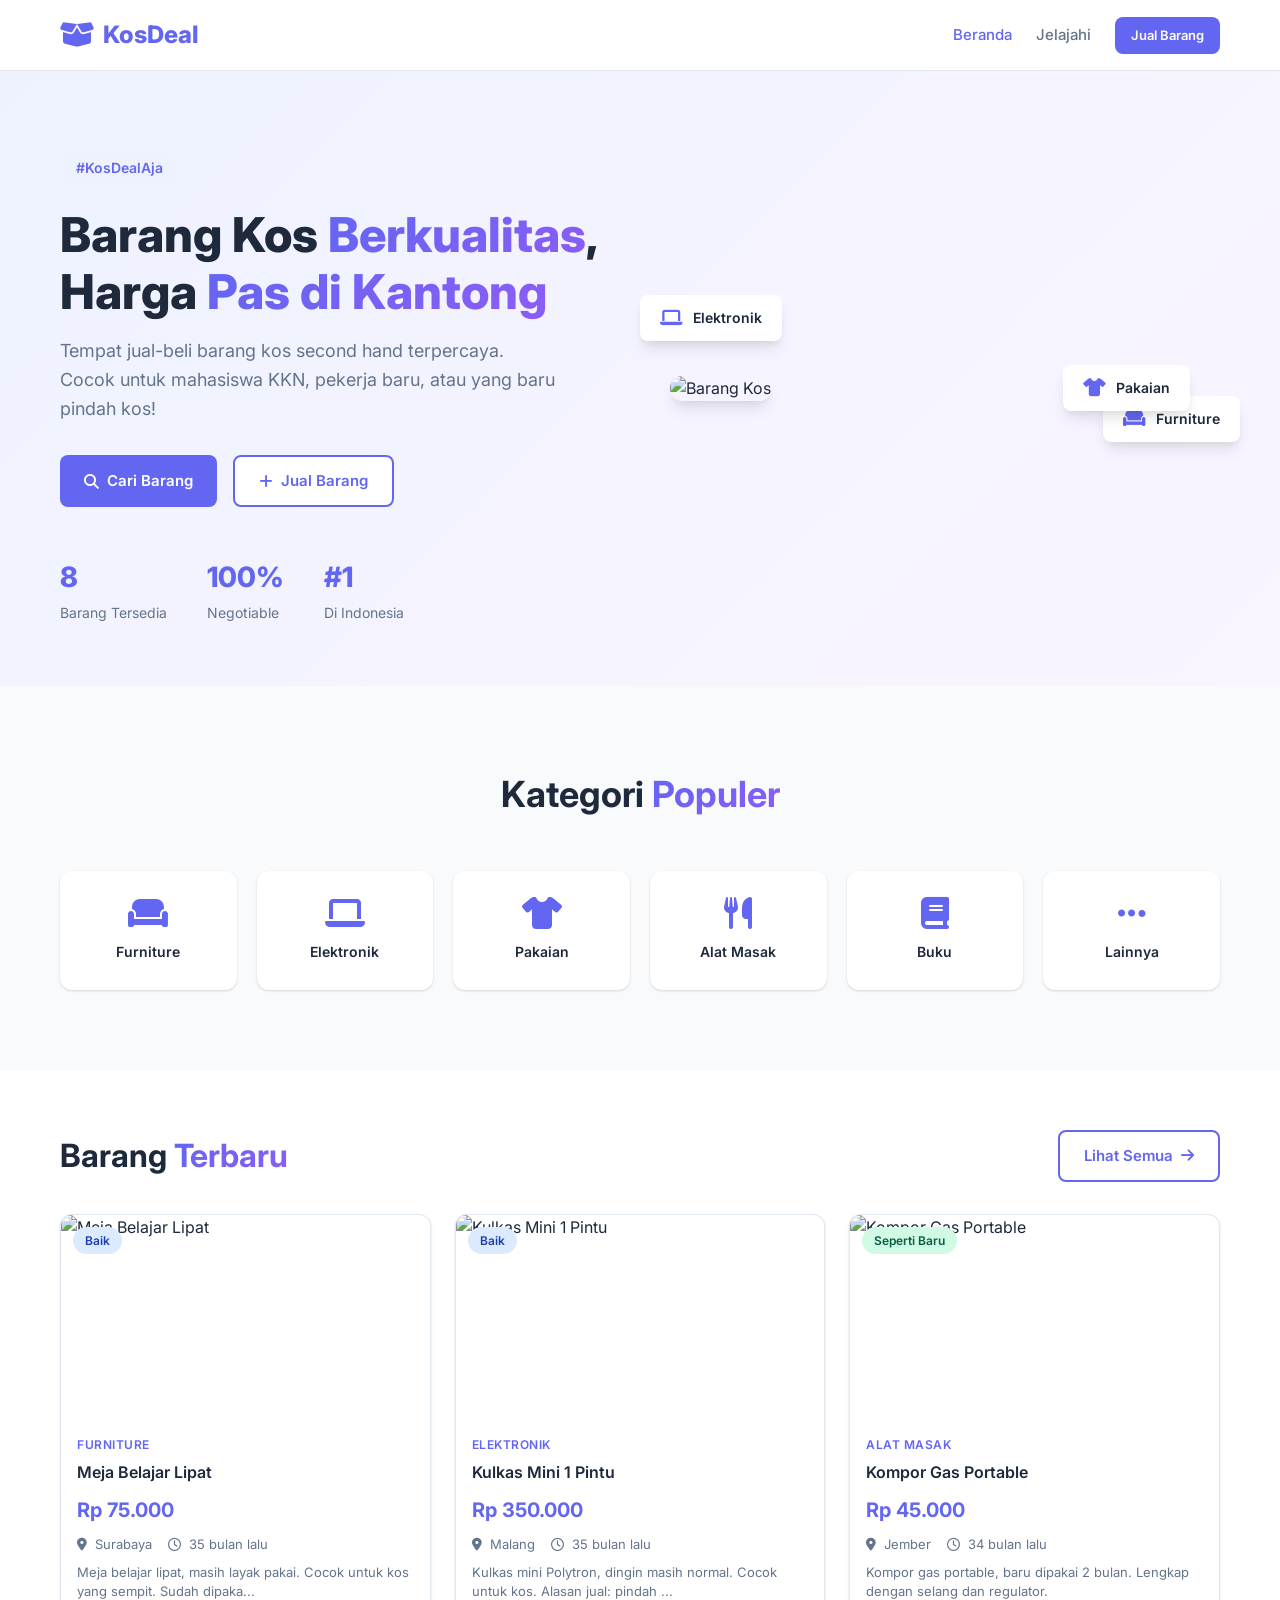
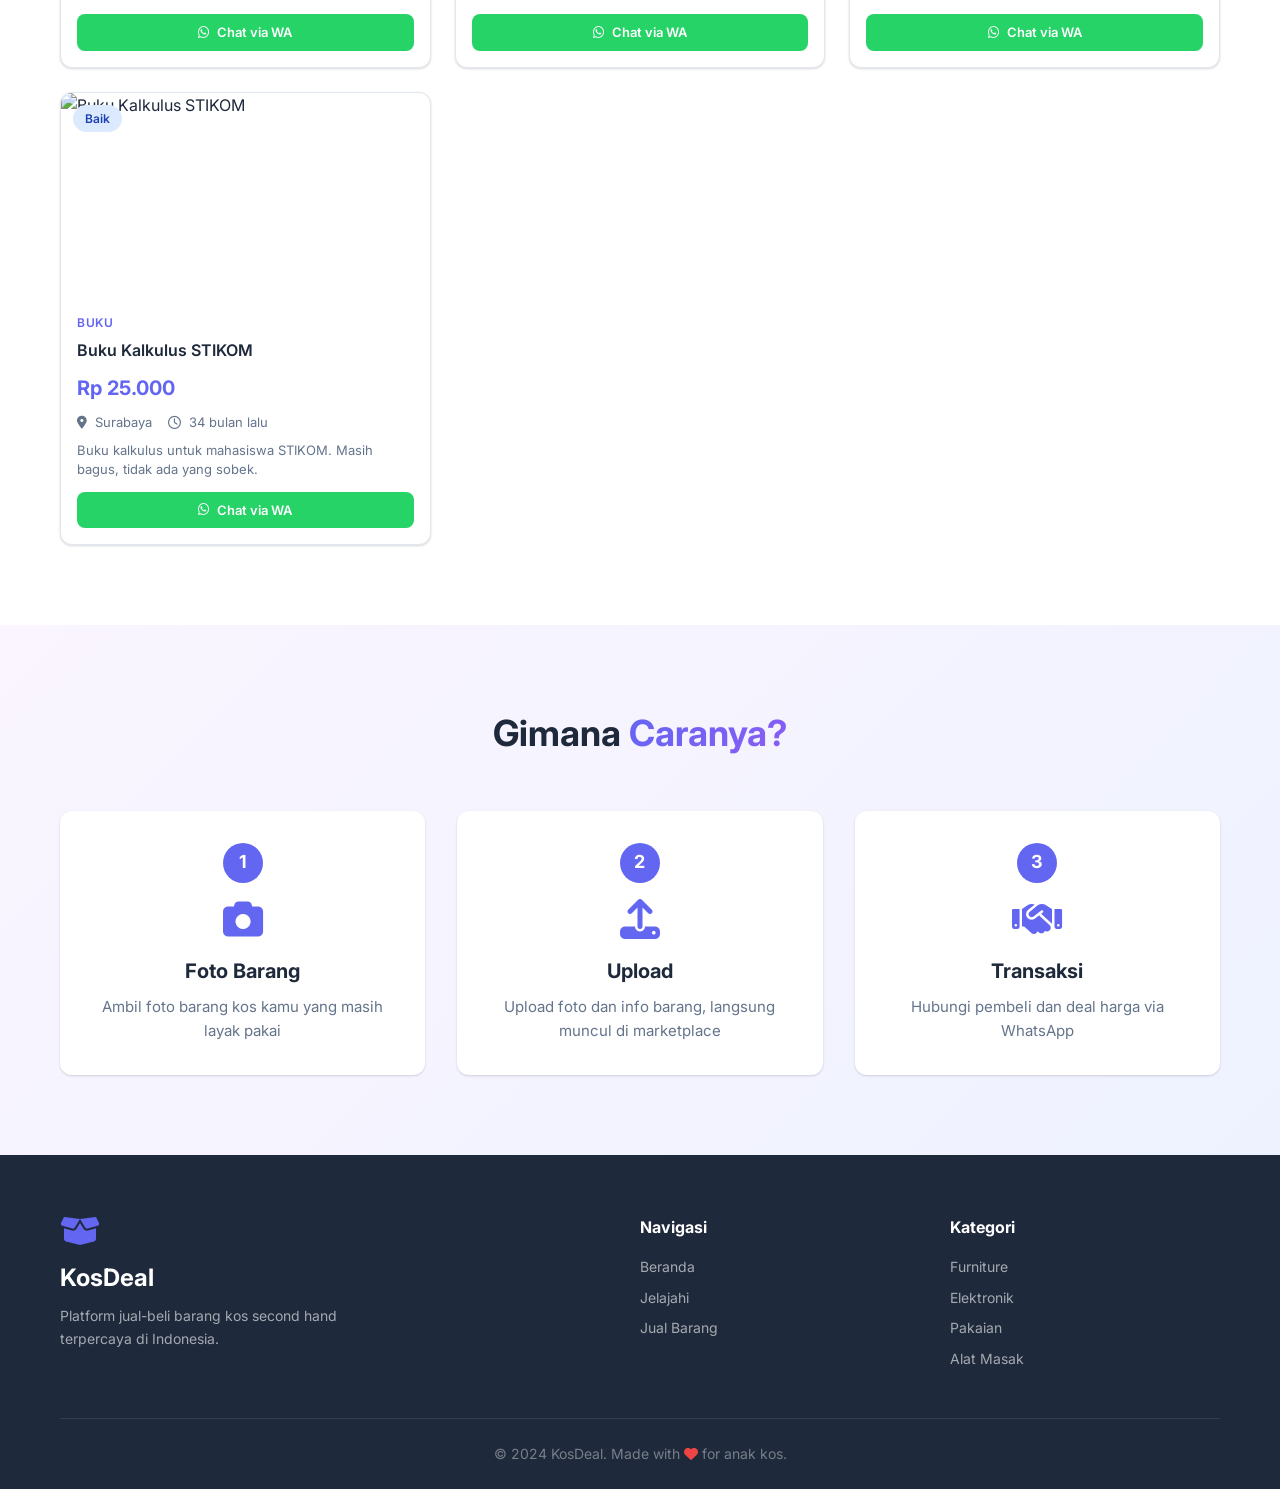
==== index.html @ 8c3c518a "Initial commit - KosDeal website" ====
<!DOCTYPE html>
<html lang="id">
<head>
    <meta charset="UTF-8">
    <meta name="viewport" content="width=device-width, initial-scale=1.0">
    <title>KosDeal - Jual Beli Barang Kos Second</title>
    <link rel="stylesheet" href="css/style.css">
    <link rel="preconnect" href="https://fonts.googleapis.com">
    <link href="https://fonts.googleapis.com/css2?family=Inter:wght@300;400;500;600;700;800&display=swap" rel="stylesheet">
    <link rel="stylesheet" href="https://cdnjs.cloudflare.com/ajax/libs/font-awesome/6.5.0/css/all.min.css">
</head>
<body>
    <nav class="navbar">
        <div class="container">
            <a href="index.html" class="logo">
                <i class="fas fa-box-open"></i>
                KosDeal
            </a>
            <div class="nav-links">
                <a href="index.html" class="active">Beranda</a>
                <a href="products.html">Jelajahi</a>
                <a href="add-product.html" class="btn btn-primary btn-sm">Jual Barang</a>
            </div>
            <button class="hamburger" id="hamburger">
                <i class="fas fa-bars"></i>
            </button>
        </div>
    </nav>

    <section class="hero">
        <div class="container">
            <div class="hero-content">
                <span class="badge">#KosDealAja</span>
                <h1>Barang Kos <span class="highlight">Berkualitas</span>, Harga <span class="highlight">Pas di Kantong</span></h1>
                <p>Tempat jual-beli barang kos second hand terpercaya. Cocok untuk mahasiswa KKN, pekerja baru, atau yang baru pindah kos!</p>
                <div class="hero-buttons">
                    <a href="products.html" class="btn btn-primary">
                        <i class="fas fa-search"></i> Cari Barang
                    </a>
                    <a href="add-product.html" class="btn btn-secondary">
                        <i class="fas fa-plus"></i> Jual Barang
                    </a>
                </div>
                <div class="hero-stats">
                    <div class="stat">
                        <span class="stat-number" id="totalProducts">0</span>
                        <span class="stat-label">Barang Tersedia</span>
                    </div>
                    <div class="stat">
                        <span class="stat-number">100%</span>
                        <span class="stat-label">Negotiable</span>
                    </div>
                    <div class="stat">
                        <span class="stat-number">#1</span>
                        <span class="stat-label">Di Indonesia</span>
                    </div>
                </div>
            </div>
            <div class="hero-image">
                <img src="https://images.unsplash.com/photo-1586105251261-72a756497a11?w=600&q=80" alt="Barang Kos">
                <div class="floating-card card-1">
                    <i class="fas fa-couch"></i>
                    <span>Furniture</span>
                </div>
                <div class="floating-card card-2">
                    <i class="fas fa-laptop"></i>
                    <span>Elektronik</span>
                </div>
                <div class="floating-card card-3">
                    <i class="fas fa-tshirt"></i>
                    <span>Pakaian</span>
                </div>
            </div>
        </div>
    </section>

    <section class="categories">
        <div class="container">
            <h2>Kategori <span class="highlight">Populer</span></h2>
            <div class="category-grid">
                <a href="products.html?category=Furniture" class="category-card">
                    <i class="fas fa-couch"></i>
                    <span>Furniture</span>
                </a>
                <a href="products.html?category=Elektronik" class="category-card">
                    <i class="fas fa-laptop"></i>
                    <span>Elektronik</span>
                </a>
                <a href="products.html?category=Pakaian" class="category-card">
                    <i class="fas fa-tshirt"></i>
                    <span>Pakaian</span>
                </a>
                <a href="products.html?category=Alat%20Masak" class="category-card">
                    <i class="fas fa-utensils"></i>
                    <span>Alat Masak</span>
                </a>
                <a href="products.html?category=Buku" class="category-card">
                    <i class="fas fa-book"></i>
                    <span>Buku</span>
                </a>
                <a href="products.html?category=Lainnya" class="category-card">
                    <i class="fas fa-ellipsis-h"></i>
                    <span>Lainnya</span>
                </a>
            </div>
        </div>
    </section>

    <section class="featured">
        <div class="container">
            <div class="section-header">
                <h2>Barang <span class="highlight">Terbaru</span></h2>
                <a href="products.html" class="btn btn-outline">Lihat Semua <i class="fas fa-arrow-right"></i></a>
            </div>
            <div class="product-grid" id="featuredProducts">
            </div>
        </div>
    </section>

    <section class="how-it-works">
        <div class="container">
            <h2>Gimana <span class="highlight">Caranya?</span></h2>
            <div class="steps">
                <div class="step">
                    <div class="step-number">1</div>
                    <i class="fas fa-camera"></i>
                    <h3>Foto Barang</h3>
                    <p>Ambil foto barang kos kamu yang masih layak pakai</p>
                </div>
                <div class="step">
                    <div class="step-number">2</div>
                    <i class="fas fa-upload"></i>
                    <h3>Upload</h3>
                    <p>Upload foto dan info barang, langsung muncul di marketplace</p>
                </div>
                <div class="step">
                    <div class="step-number">3</div>
                    <i class="fas fa-handshake"></i>
                    <h3>Transaksi</h3>
                    <p>Hubungi pembeli dan deal harga via WhatsApp</p>
                </div>
            </div>
        </div>
    </section>

    <footer>
        <div class="container">
            <div class="footer-content">
                <div class="footer-brand">
                    <i class="fas fa-box-open"></i>
                    <h3>KosDeal</h3>
                    <p>Platform jual-beli barang kos second hand terpercaya di Indonesia.</p>
                </div>
                <div class="footer-links">
                    <h4>Navigasi</h4>
                    <a href="index.html">Beranda</a>
                    <a href="products.html">Jelajahi</a>
                    <a href="add-product.html">Jual Barang</a>
                </div>
                <div class="footer-links">
                    <h4>Kategori</h4>
                    <a href="products.html?category=Furniture">Furniture</a>
                    <a href="products.html?category=Elektronik">Elektronik</a>
                    <a href="products.html?category=Pakaian">Pakaian</a>
                    <a href="products.html?category=Alat%20Masak">Alat Masak</a>
                </div>
            </div>
            <div class="footer-bottom">
                <p>&copy; 2024 KosDeal. Made with <i class="fas fa-heart"></i> for anak kos.</p>
            </div>
        </div>
    </footer>

    <script src="js/data.js"></script>
    <script src="js/app.js"></script>
</body>
</html>
---- css/style.css ----
* {
    margin: 0;
    padding: 0;
    box-sizing: border-box;
}

:root {
    --primary: #6366f1;
    --primary-dark: #4f46e5;
    --primary-light: #eef2ff;
    --secondary: #f59e0b;
    --success: #10b981;
    --danger: #ef4444;
    --whatsapp: #25d366;
    --dark: #1e293b;
    --gray: #64748b;
    --light: #f8fafc;
    --border: #e2e8f0;
    --white: #ffffff;
    --shadow: 0 1px 3px rgba(0,0,0,0.1), 0 1px 2px rgba(0,0,0,0.06);
    --shadow-lg: 0 10px 15px -3px rgba(0,0,0,0.1), 0 4px 6px -2px rgba(0,0,0,0.05);
    --radius: 12px;
    --radius-sm: 8px;
}

body {
    font-family: 'Inter', -apple-system, sans-serif;
    color: var(--dark);
    background: var(--light);
    line-height: 1.6;
}

.container {
    max-width: 1200px;
    margin: 0 auto;
    padding: 0 20px;
}

/* Navbar */
.navbar {
    background: var(--white);
    border-bottom: 1px solid var(--border);
    padding: 16px 0;
    position: sticky;
    top: 0;
    z-index: 100;
    backdrop-filter: blur(10px);
    background: rgba(255,255,255,0.95);
}

.navbar .container {
    display: flex;
    justify-content: space-between;
    align-items: center;
}

.logo {
    font-size: 24px;
    font-weight: 800;
    color: var(--primary);
    text-decoration: none;
    display: flex;
    align-items: center;
    gap: 8px;
}

.logo i {
    font-size: 28px;
}

.nav-links {
    display: flex;
    align-items: center;
    gap: 24px;
}

.nav-links a:not(.btn) {
    text-decoration: none;
    color: var(--gray);
    font-weight: 500;
    font-size: 15px;
    transition: color 0.2s;
}

.nav-links a:not(.btn):hover,
.nav-links a:not(.btn).active {
    color: var(--primary);
}

.hamburger {
    display: none;
    background: none;
    border: none;
    font-size: 24px;
    color: var(--dark);
    cursor: pointer;
}

/* Buttons */
.btn {
    display: inline-flex;
    align-items: center;
    gap: 8px;
    padding: 12px 24px;
    border-radius: var(--radius-sm);
    font-weight: 600;
    font-size: 15px;
    text-decoration: none;
    border: none;
    cursor: pointer;
    transition: all 0.2s;
    font-family: inherit;
}

.btn-primary {
    background: var(--primary);
    color: var(--white);
}

.btn-primary:hover {
    background: var(--primary-dark);
    transform: translateY(-1px);
    box-shadow: var(--shadow-lg);
}

.btn-secondary {
    background: var(--white);
    color: var(--primary);
    border: 2px solid var(--primary);
}

.btn-secondary:hover {
    background: var(--primary-light);
}

.btn-outline {
    background: transparent;
    color: var(--primary);
    border: 2px solid var(--primary);
}

.btn-outline:hover {
    background: var(--primary);
    color: var(--white);
}

.btn-whatsapp {
    background: var(--whatsapp);
    color: var(--white);
    width: 100%;
    justify-content: center;
}

.btn-whatsapp:hover {
    background: #20bd5a;
}

.btn-danger {
    background: var(--danger);
    color: var(--white);
}

.btn-sm {
    padding: 8px 16px;
    font-size: 13px;
}

.btn-block {
    width: 100%;
    justify-content: center;
    padding: 14px;
    font-size: 16px;
}

/* Hero Section */
.hero {
    padding: 80px 0 60px;
    background: linear-gradient(135deg, #eef2ff 0%, #faf5ff 100%);
    overflow: hidden;
}

.hero .container {
    display: grid;
    grid-template-columns: 1fr 1fr;
    gap: 60px;
    align-items: center;
}

.hero-content h1 {
    font-size: 48px;
    font-weight: 800;
    line-height: 1.2;
    margin-bottom: 16px;
    color: var(--dark);
}

.highlight {
    color: var(--primary);
    background: linear-gradient(135deg, var(--primary), #8b5cf6);
    -webkit-background-clip: text;
    -webkit-text-fill-color: transparent;
    background-clip: text;
}

.badge {
    display: inline-block;
    background: var(--primary-light);
    color: var(--primary);
    padding: 6px 16px;
    border-radius: 20px;
    font-size: 14px;
    font-weight: 600;
    margin-bottom: 20px;
}

.hero-content p {
    font-size: 18px;
    color: var(--gray);
    margin-bottom: 32px;
    max-width: 500px;
}

.hero-buttons {
    display: flex;
    gap: 16px;
    margin-bottom: 48px;
}

.hero-stats {
    display: flex;
    gap: 40px;
}

.stat-number {
    display: block;
    font-size: 28px;
    font-weight: 800;
    color: var(--primary);
}

.stat-label {
    font-size: 14px;
    color: var(--gray);
}

.hero-image {
    position: relative;
}

.hero-image img {
    width: 100%;
    border-radius: var(--radius);
    box-shadow: var(--shadow-lg);
}

.floating-card {
    position: absolute;
    background: var(--white);
    padding: 12px 20px;
    border-radius: var(--radius-sm);
    box-shadow: var(--shadow-lg);
    display: flex;
    align-items: center;
    gap: 10px;
    font-weight: 600;
    font-size: 14px;
    animation: float 3s ease-in-out infinite;
}

.floating-card i {
    color: var(--primary);
    font-size: 18px;
}

.card-1 { top: 20px; right: -20px; animation-delay: 0s; }
.card-2 { bottom: 60px; left: -30px; animation-delay: 0.5s; }
.card-3 { bottom: -10px; right: 30px; animation-delay: 1s; }

@keyframes float {
    0%, 100% { transform: translateY(0); }
    50% { transform: translateY(-10px); }
}

/* Categories */
.categories {
    padding: 80px 0;
}

.categories h2 {
    text-align: center;
    font-size: 36px;
    margin-bottom: 48px;
}

.category-grid {
    display: grid;
    grid-template-columns: repeat(6, 1fr);
    gap: 20px;
}

.category-card {
    display: flex;
    flex-direction: column;
    align-items: center;
    gap: 12px;
    padding: 24px 16px;
    background: var(--white);
    border-radius: var(--radius);
    text-decoration: none;
    color: var(--dark);
    box-shadow: var(--shadow);
    transition: all 0.3s;
    border: 2px solid transparent;
}

.category-card:hover {
    border-color: var(--primary);
    transform: translateY(-4px);
    box-shadow: var(--shadow-lg);
}

.category-card i {
    font-size: 32px;
    color: var(--primary);
}

.category-card span {
    font-weight: 600;
    font-size: 14px;
}

/* Featured Products */
.featured {
    padding: 60px 0 80px;
    background: var(--white);
}

.section-header {
    display: flex;
    justify-content: space-between;
    align-items: center;
    margin-bottom: 32px;
}

.section-header h2 {
    font-size: 32px;
}

/* Product Grid */
.product-grid {
    display: grid;
    grid-template-columns: repeat(auto-fill, minmax(280px, 1fr));
    gap: 24px;
}

.product-card {
    background: var(--white);
    border-radius: var(--radius);
    overflow: hidden;
    box-shadow: var(--shadow);
    transition: all 0.3s;
    border: 1px solid var(--border);
}

.product-card:hover {
    transform: translateY(-4px);
    box-shadow: var(--shadow-lg);
}

.product-image {
    position: relative;
    height: 200px;
    overflow: hidden;
}

.product-image img {
    width: 100%;
    height: 100%;
    object-fit: cover;
    transition: transform 0.3s;
}

.product-card:hover .product-image img {
    transform: scale(1.05);
}

.product-condition {
    position: absolute;
    top: 12px;
    left: 12px;
    padding: 4px 12px;
    border-radius: 20px;
    font-size: 12px;
    font-weight: 600;
    background: var(--white);
    color: var(--dark);
}

.product-condition.seperti-baru { background: #d1fae5; color: #065f46; }
.product-condition.baik { background: #dbeafe; color: #1e40af; }
.product-condition.cukup { background: #fef3c7; color: #92400e; }
.product-condition.baru { background: #ede9fe; color: #5b21b6; }

.product-info {
    padding: 16px;
}

.product-category {
    font-size: 12px;
    font-weight: 600;
    color: var(--primary);
    text-transform: uppercase;
    letter-spacing: 0.5px;
}

.product-name {
    font-size: 16px;
    font-weight: 600;
    margin: 4px 0 8px;
    color: var(--dark);
}

.product-price {
    font-size: 20px;
    font-weight: 700;
    color: var(--primary);
    margin-bottom: 8px;
}

.product-meta {
    display: flex;
    gap: 16px;
    font-size: 13px;
    color: var(--gray);
    margin-bottom: 8px;
}

.product-meta i {
    margin-right: 4px;
}

.product-desc {
    font-size: 13px;
    color: var(--gray);
    margin-bottom: 12px;
    line-height: 1.5;
}

/* How It Works */
.how-it-works {
    padding: 80px 0;
    background: linear-gradient(135deg, #faf5ff 0%, #eef2ff 100%);
}

.how-it-works h2 {
    text-align: center;
    font-size: 36px;
    margin-bottom: 48px;
}

.steps {
    display: grid;
    grid-template-columns: repeat(3, 1fr);
    gap: 32px;
}

.step {
    text-align: center;
    padding: 32px;
    background: var(--white);
    border-radius: var(--radius);
    box-shadow: var(--shadow);
    position: relative;
}

.step-number {
    width: 40px;
    height: 40px;
    background: var(--primary);
    color: var(--white);
    border-radius: 50%;
    display: flex;
    align-items: center;
    justify-content: center;
    font-weight: 700;
    font-size: 18px;
    margin: 0 auto 16px;
}

.step i {
    font-size: 40px;
    color: var(--primary);
    margin-bottom: 16px;
}

.step h3 {
    font-size: 20px;
    margin-bottom: 8px;
}

.step p {
    color: var(--gray);
    font-size: 15px;
}

/* Page Header */
.page-header {
    padding: 60px 0 40px;
    background: linear-gradient(135deg, #eef2ff 0%, #faf5ff 100%);
    text-align: center;
}

.page-header h1 {
    font-size: 40px;
    margin-bottom: 8px;
}

.page-header p {
    color: var(--gray);
    font-size: 18px;
}

/* Search Section */
.search-section {
    padding: 24px 0;
    background: var(--white);
    border-bottom: 1px solid var(--border);
    position: sticky;
    top: 73px;
    z-index: 50;
}

.search-bar {
    display: flex;
    gap: 12px;
    align-items: center;
    background: var(--light);
    padding: 8px 16px;
    border-radius: var(--radius-sm);
    border: 1px solid var(--border);
}

.search-bar i {
    color: var(--gray);
}

.search-bar input {
    flex: 1;
    border: none;
    background: none;
    padding: 8px 0;
    font-size: 15px;
    outline: none;
    font-family: inherit;
}

.search-bar select {
    padding: 8px 12px;
    border: 1px solid var(--border);
    border-radius: var(--radius-sm);
    background: var(--white);
    font-size: 14px;
    font-family: inherit;
    color: var(--dark);
    cursor: pointer;
}

/* Products Section */
.products-section {
    padding: 40px 0 80px;
}

.empty-state {
    display: none;
    flex-direction: column;
    align-items: center;
    justify-content: center;
    padding: 80px 20px;
    text-align: center;
}

.empty-state i {
    font-size: 64px;
    color: var(--border);
    margin-bottom: 16px;
}

.empty-state h3 {
    font-size: 24px;
    margin-bottom: 8px;
}

.empty-state p {
    color: var(--gray);
    margin-bottom: 24px;
}

/* Form Section */
.form-section {
    padding: 40px 0 80px;
}

.form-container {
    max-width: 600px;
    margin: 0 auto;
    background: var(--white);
    padding: 40px;
    border-radius: var(--radius);
    box-shadow: var(--shadow);
    border: 1px solid var(--border);
}

.form-group {
    margin-bottom: 20px;
}

.form-group label {
    display: block;
    font-weight: 600;
    font-size: 14px;
    margin-bottom: 6px;
    color: var(--dark);
}

.form-group input,
.form-group select,
.form-group textarea {
    width: 100%;
    padding: 12px 16px;
    border: 1px solid var(--border);
    border-radius: var(--radius-sm);
    font-size: 15px;
    font-family: inherit;
    transition: border-color 0.2s;
    background: var(--white);
}

.form-group input:focus,
.form-group select:focus,
.form-group textarea:focus {
    outline: none;
    border-color: var(--primary);
    box-shadow: 0 0 0 3px rgba(99,102,241,0.1);
}

.form-group textarea {
    resize: vertical;
    min-height: 100px;
}

.image-upload {
    border: 2px dashed var(--border);
    border-radius: var(--radius-sm);
    padding: 40px 20px;
    text-align: center;
    cursor: pointer;
    transition: all 0.2s;
    background: var(--light);
}

.image-upload:hover {
    border-color: var(--primary);
    background: var(--primary-light);
}

.image-upload i {
    font-size: 40px;
    color: var(--gray);
    margin-bottom: 8px;
}

.image-upload p {
    font-weight: 600;
    color: var(--dark);
}

.image-upload span {
    font-size: 13px;
    color: var(--gray);
}

.image-preview {
    display: none;
    position: relative;
}

.image-preview img {
    width: 100%;
    max-height: 300px;
    object-fit: cover;
    border-radius: var(--radius-sm);
}

.image-preview .btn-danger {
    position: absolute;
    top: 8px;
    right: 8px;
}

/* Footer */
footer {
    background: var(--dark);
    color: var(--white);
    padding: 60px 0 0;
}

.footer-content {
    display: grid;
    grid-template-columns: 2fr 1fr 1fr;
    gap: 40px;
    padding-bottom: 40px;
    border-bottom: 1px solid rgba(255,255,255,0.1);
}

.footer-brand i {
    font-size: 32px;
    color: var(--primary);
    margin-bottom: 12px;
}

.footer-brand h3 {
    font-size: 24px;
    margin-bottom: 8px;
}

.footer-brand p {
    color: rgba(255,255,255,0.6);
    font-size: 14px;
    max-width: 300px;
}

.footer-links h4 {
    font-size: 16px;
    margin-bottom: 16px;
}

.footer-links a {
    display: block;
    color: rgba(255,255,255,0.6);
    text-decoration: none;
    font-size: 14px;
    margin-bottom: 8px;
    transition: color 0.2s;
}

.footer-links a:hover {
    color: var(--white);
}

.footer-bottom {
    padding: 24px 0;
    text-align: center;
    font-size: 14px;
    color: rgba(255,255,255,0.4);
}

.footer-bottom i {
    color: var(--danger);
}

/* Responsive */
@media (max-width: 1024px) {
    .hero .container {
        grid-template-columns: 1fr;
        text-align: center;
    }

    .hero-content p {
        margin: 0 auto 32px;
    }

    .hero-buttons {
        justify-content: center;
    }

    .hero-stats {
        justify-content: center;
    }

    .hero-image {
        display: none;
    }

    .category-grid {
        grid-template-columns: repeat(3, 1fr);
    }
}

@media (max-width: 768px) {
    .hamburger {
        display: block;
    }

    .nav-links {
        display: none;
        position: absolute;
        top: 100%;
        left: 0;
        right: 0;
        background: var(--white);
        flex-direction: column;
        padding: 20px;
        box-shadow: var(--shadow-lg);
        border-bottom: 1px solid var(--border);
    }

    .nav-links.show {
        display: flex;
    }

    .hero-content h1 {
        font-size: 32px;
    }

    .hero-stats {
        gap: 24px;
    }

    .category-grid {
        grid-template-columns: repeat(2, 1fr);
    }

    .steps {
        grid-template-columns: 1fr;
    }

    .search-bar {
        flex-direction: column;
    }

    .search-bar select {
        width: 100%;
    }

    .footer-content {
        grid-template-columns: 1fr;
        text-align: center;
    }

    .footer-brand p {
        margin: 0 auto;
    }

    .form-container {
        padding: 24px;
    }

    .section-header {
        flex-direction: column;
        gap: 16px;
        text-align: center;
    }
}

@media (max-width: 480px) {
    .hero-content h1 {
        font-size: 28px;
    }

    .hero-buttons {
        flex-direction: column;
    }

    .category-grid {
        grid-template-columns: repeat(2, 1fr);
    }

    .product-grid {
        grid-template-columns: 1fr;
    }
}
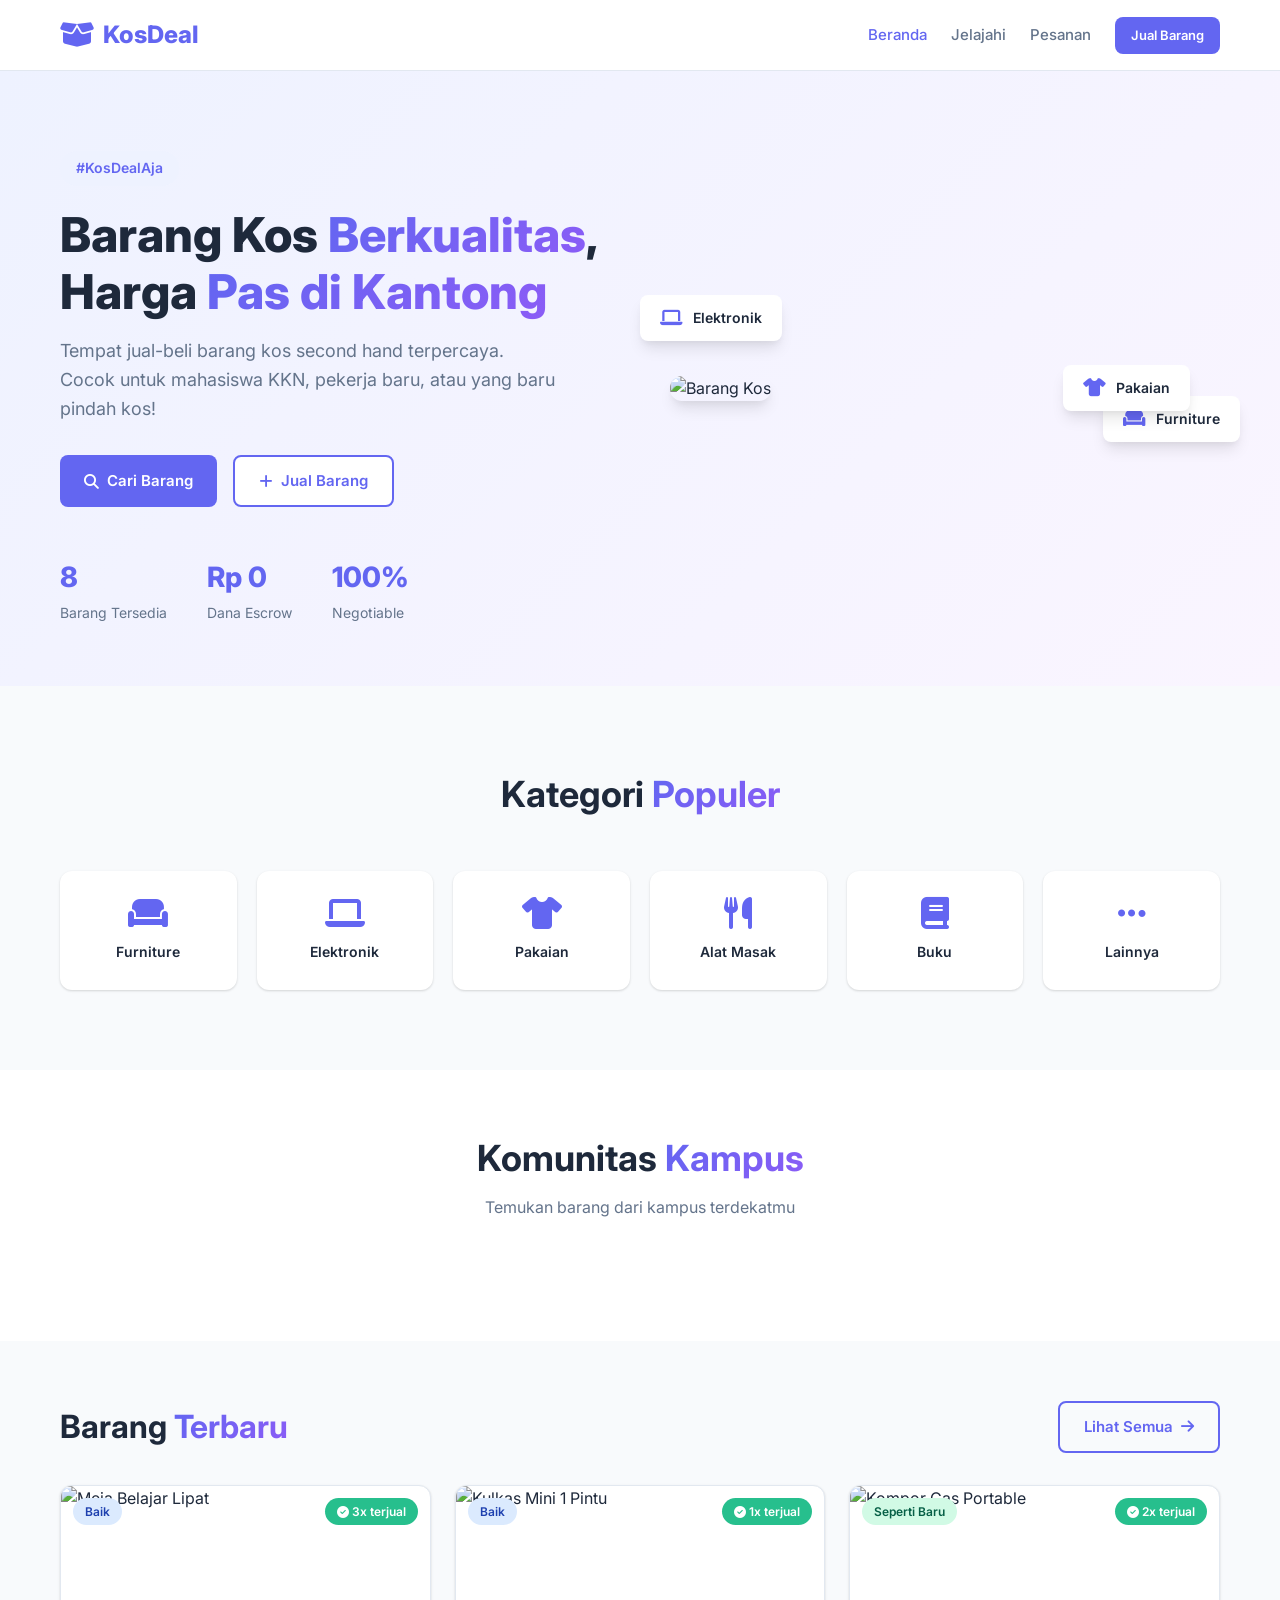
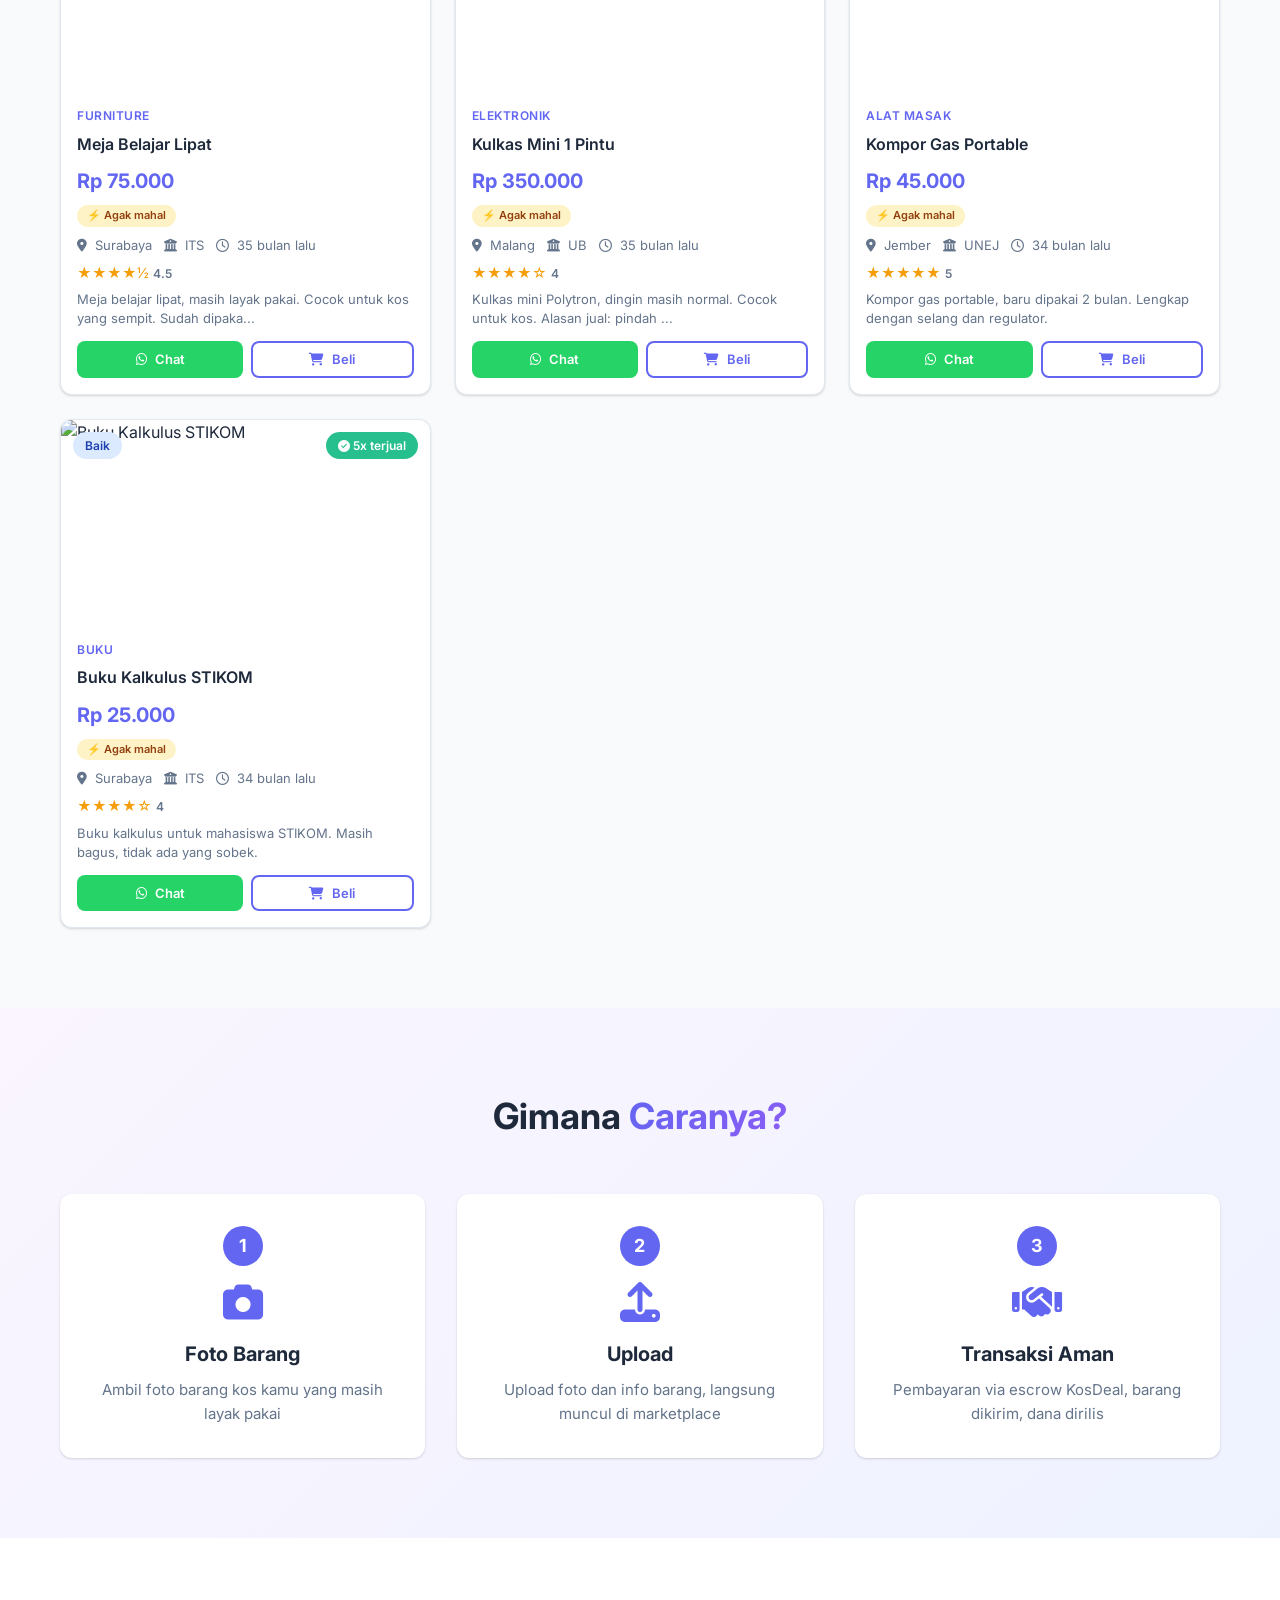
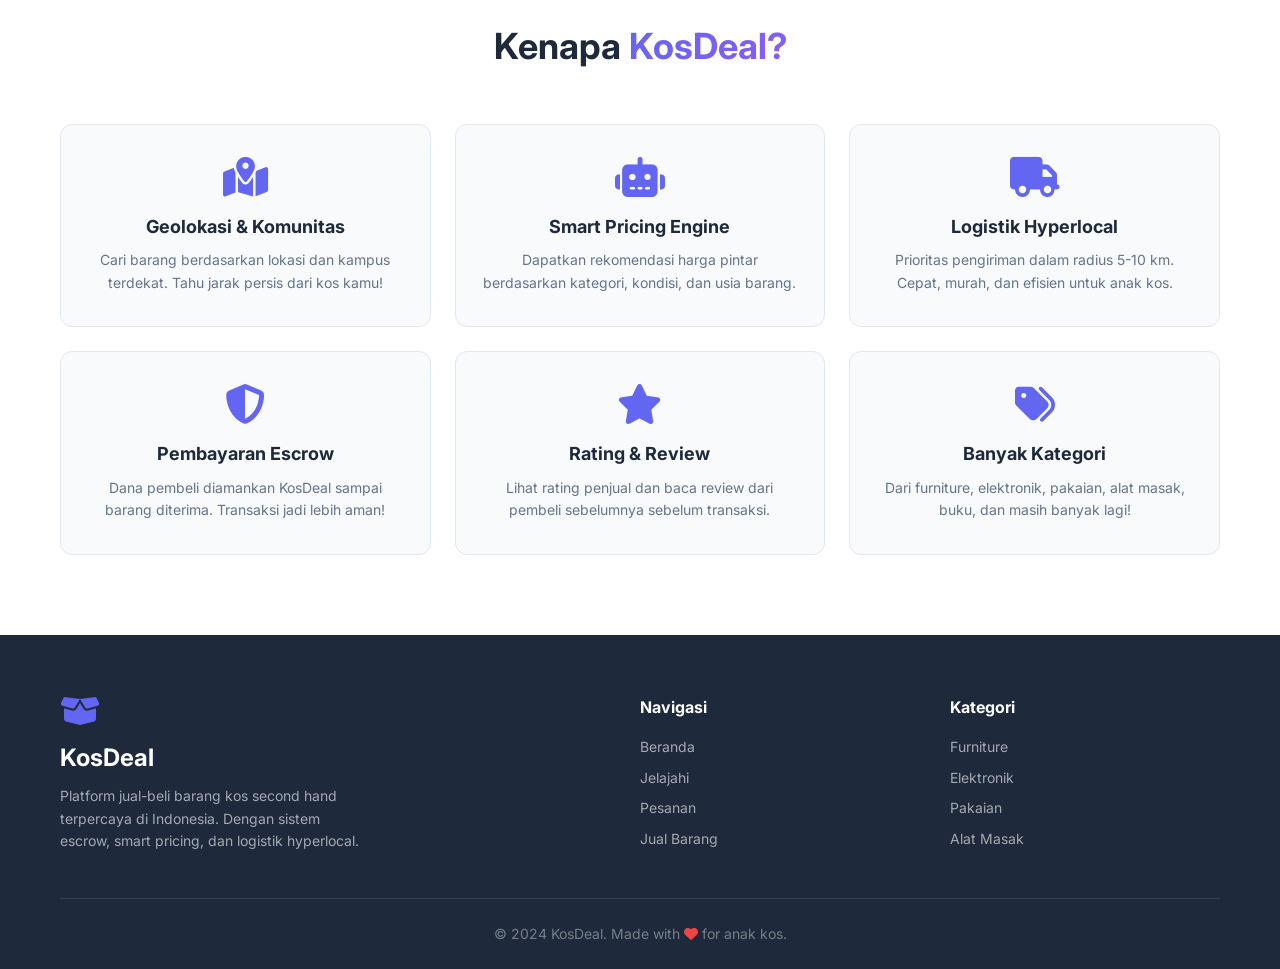
==== commit c31d8092: "Add geolocation, smart pricing, escrow, rating, and campus community features" ====
--- a/index.html
+++ b/index.html
@@ -19,6 +19,7 @@
             <div class="nav-links">
                 <a href="index.html" class="active">Beranda</a>
                 <a href="products.html">Jelajahi</a>
+                <a href="orders.html">Pesanan</a>
                 <a href="add-product.html" class="btn btn-primary btn-sm">Jual Barang</a>
             </div>
             <button class="hamburger" id="hamburger">
@@ -47,12 +48,12 @@
                         <span class="stat-label">Barang Tersedia</span>
                     </div>
                     <div class="stat">
+                        <span class="stat-number" id="escrowBalanceDisplay">Rp 0</span>
+                        <span class="stat-label">Dana Escrow</span>
+                    </div>
+                    <div class="stat">
                         <span class="stat-number">100%</span>
                         <span class="stat-label">Negotiable</span>
-                    </div>
-                    <div class="stat">
-                        <span class="stat-number">#1</span>
-                        <span class="stat-label">Di Indonesia</span>
                     </div>
                 </div>
             </div>
@@ -102,6 +103,15 @@
                     <i class="fas fa-ellipsis-h"></i>
                     <span>Lainnya</span>
                 </a>
+            </div>
+        </div>
+    </section>
+
+    <section class="campus-section">
+        <div class="container">
+            <h2>Komunitas <span class="highlight">Kampus</span></h2>
+            <p class="section-subtitle">Temukan barang dari kampus terdekatmu</p>
+            <div class="campus-grid" id="campusGrid">
             </div>
         </div>
     </section>
@@ -136,8 +146,46 @@
                 <div class="step">
                     <div class="step-number">3</div>
                     <i class="fas fa-handshake"></i>
-                    <h3>Transaksi</h3>
-                    <p>Hubungi pembeli dan deal harga via WhatsApp</p>
+                    <h3>Transaksi Aman</h3>
+                    <p>Pembayaran via escrow KosDeal, barang dikirim, dana dirilis</p>
+                </div>
+            </div>
+        </div>
+    </section>
+
+    <section class="features-section">
+        <div class="container">
+            <h2>Kenapa <span class="highlight">KosDeal?</span></h2>
+            <div class="features-grid">
+                <div class="feature-card">
+                    <i class="fas fa-map-marked-alt"></i>
+                    <h3>Geolokasi & Komunitas</h3>
+                    <p>Cari barang berdasarkan lokasi dan kampus terdekat. Tahu jarak persis dari kos kamu!</p>
+                </div>
+                <div class="feature-card">
+                    <i class="fas fa-robot"></i>
+                    <h3>Smart Pricing Engine</h3>
+                    <p>Dapatkan rekomendasi harga pintar berdasarkan kategori, kondisi, dan usia barang.</p>
+                </div>
+                <div class="feature-card">
+                    <i class="fas fa-truck"></i>
+                    <h3>Logistik Hyperlocal</h3>
+                    <p>Prioritas pengiriman dalam radius 5-10 km. Cepat, murah, dan efisien untuk anak kos.</p>
+                </div>
+                <div class="feature-card">
+                    <i class="fas fa-shield-alt"></i>
+                    <h3>Pembayaran Escrow</h3>
+                    <p>Dana pembeli diamankan KosDeal sampai barang diterima. Transaksi jadi lebih aman!</p>
+                </div>
+                <div class="feature-card">
+                    <i class="fas fa-star"></i>
+                    <h3>Rating & Review</h3>
+                    <p>Lihat rating penjual dan baca review dari pembeli sebelumnya sebelum transaksi.</p>
+                </div>
+                <div class="feature-card">
+                    <i class="fas fa-tags"></i>
+                    <h3>Banyak Kategori</h3>
+                    <p>Dari furniture, elektronik, pakaian, alat masak, buku, dan masih banyak lagi!</p>
                 </div>
             </div>
         </div>
@@ -149,12 +197,13 @@
                 <div class="footer-brand">
                     <i class="fas fa-box-open"></i>
                     <h3>KosDeal</h3>
-                    <p>Platform jual-beli barang kos second hand terpercaya di Indonesia.</p>
+                    <p>Platform jual-beli barang kos second hand terpercaya di Indonesia. Dengan sistem escrow, smart pricing, dan logistik hyperlocal.</p>
                 </div>
                 <div class="footer-links">
                     <h4>Navigasi</h4>
                     <a href="index.html">Beranda</a>
                     <a href="products.html">Jelajahi</a>
+                    <a href="orders.html">Pesanan</a>
                     <a href="add-product.html">Jual Barang</a>
                 </div>
                 <div class="footer-links">
--- a/css/style.css
+++ b/css/style.css
@@ -147,17 +147,30 @@
 .btn-whatsapp {
     background: var(--whatsapp);
     color: var(--white);
-    width: 100%;
+    flex: 1;
     justify-content: center;
 }
 
 .btn-whatsapp:hover {
     background: #20bd5a;
+}
+
+.btn-success {
+    background: var(--success);
+    color: var(--white);
+}
+
+.btn-success:hover {
+    background: #059669;
 }
 
 .btn-danger {
     background: var(--danger);
     color: var(--white);
+}
+
+.btn-danger:hover {
+    background: #dc2626;
 }
 
 .btn-sm {
@@ -329,10 +342,62 @@
     font-size: 14px;
 }
 
+/* Campus Section */
+.campus-section {
+    padding: 60px 0 80px;
+    background: var(--white);
+}
+
+.campus-section h2 {
+    text-align: center;
+    font-size: 36px;
+    margin-bottom: 8px;
+}
+
+.section-subtitle {
+    text-align: center;
+    color: var(--gray);
+    font-size: 16px;
+    margin-bottom: 40px;
+}
+
+.campus-grid {
+    display: grid;
+    grid-template-columns: repeat(auto-fill, minmax(140px, 1fr));
+    gap: 16px;
+}
+
+.campus-card {
+    display: flex;
+    align-items: center;
+    justify-content: center;
+    gap: 8px;
+    padding: 16px;
+    background: var(--light);
+    border-radius: var(--radius-sm);
+    text-decoration: none;
+    color: var(--dark);
+    font-weight: 600;
+    font-size: 14px;
+    border: 2px solid transparent;
+    transition: all 0.3s;
+}
+
+.campus-card:hover {
+    border-color: var(--primary);
+    background: var(--primary-light);
+    transform: translateY(-2px);
+}
+
+.campus-card i {
+    color: var(--primary);
+    font-size: 16px;
+}
+
 /* Featured Products */
 .featured {
     padding: 60px 0 80px;
-    background: var(--white);
+    background: var(--light);
 }
 
 .section-header {
@@ -349,7 +414,7 @@
 /* Product Grid */
 .product-grid {
     display: grid;
-    grid-template-columns: repeat(auto-fill, minmax(280px, 1fr));
+    grid-template-columns: repeat(auto-fill, minmax(300px, 1fr));
     gap: 24px;
 }
 
@@ -396,6 +461,18 @@
     color: var(--dark);
 }
 
+.product-sold {
+    position: absolute;
+    top: 12px;
+    right: 12px;
+    padding: 4px 12px;
+    border-radius: 20px;
+    font-size: 12px;
+    font-weight: 600;
+    background: rgba(16, 185, 129, 0.9);
+    color: white;
+}
+
 .product-condition.seperti-baru { background: #d1fae5; color: #065f46; }
 .product-condition.baik { background: #dbeafe; color: #1e40af; }
 .product-condition.cukup { background: #fef3c7; color: #92400e; }
@@ -424,26 +501,70 @@
     font-size: 20px;
     font-weight: 700;
     color: var(--primary);
+    margin-bottom: 4px;
+}
+
+.price-badge {
+    display: inline-block;
+    font-size: 11px;
+    font-weight: 600;
+    padding: 2px 10px;
+    border-radius: 20px;
     margin-bottom: 8px;
 }
 
+.price-high {
+    background: #fef3c7;
+    color: #92400e;
+}
+
+.price-low {
+    background: #d1fae5;
+    color: #065f46;
+}
+
 .product-meta {
     display: flex;
-    gap: 16px;
+    flex-wrap: wrap;
+    gap: 12px;
     font-size: 13px;
     color: var(--gray);
-    margin-bottom: 8px;
+    margin-bottom: 6px;
 }
 
 .product-meta i {
     margin-right: 4px;
 }
 
+.product-rating {
+    font-size: 14px;
+    color: #f59e0b;
+    margin-bottom: 6px;
+}
+
+.rating-num {
+    font-size: 12px;
+    color: var(--gray);
+    font-weight: 600;
+}
+
 .product-desc {
     font-size: 13px;
     color: var(--gray);
     margin-bottom: 12px;
     line-height: 1.5;
+}
+
+.product-actions {
+    display: flex;
+    gap: 8px;
+}
+
+.product-actions .btn-outline {
+    flex: 1;
+    justify-content: center;
+    font-size: 13px;
+    padding: 8px 12px;
 }
 
 /* How It Works */
@@ -501,6 +622,56 @@
 .step p {
     color: var(--gray);
     font-size: 15px;
+}
+
+/* Features Section */
+.features-section {
+    padding: 80px 0;
+    background: var(--white);
+}
+
+.features-section h2 {
+    text-align: center;
+    font-size: 36px;
+    margin-bottom: 48px;
+}
+
+.features-grid {
+    display: grid;
+    grid-template-columns: repeat(3, 1fr);
+    gap: 24px;
+}
+
+.feature-card {
+    padding: 32px 24px;
+    background: var(--light);
+    border-radius: var(--radius);
+    text-align: center;
+    border: 1px solid var(--border);
+    transition: all 0.3s;
+}
+
+.feature-card:hover {
+    border-color: var(--primary);
+    transform: translateY(-4px);
+    box-shadow: var(--shadow-lg);
+}
+
+.feature-card i {
+    font-size: 40px;
+    color: var(--primary);
+    margin-bottom: 16px;
+}
+
+.feature-card h3 {
+    font-size: 18px;
+    margin-bottom: 8px;
+}
+
+.feature-card p {
+    color: var(--gray);
+    font-size: 14px;
+    line-height: 1.6;
 }
 
 /* Page Header */
@@ -608,6 +779,12 @@
     border-radius: var(--radius);
     box-shadow: var(--shadow);
     border: 1px solid var(--border);
+}
+
+.form-row {
+    display: grid;
+    grid-template-columns: 1fr 1fr;
+    gap: 16px;
 }
 
 .form-group {
@@ -648,6 +825,24 @@
     min-height: 100px;
 }
 
+.smart-pricing {
+    display: flex;
+    align-items: center;
+    gap: 10px;
+    padding: 12px 16px;
+    background: #fef3c7;
+    border: 1px solid #f59e0b;
+    border-radius: var(--radius-sm);
+    font-size: 14px;
+    color: #92400e;
+    margin-bottom: 20px;
+}
+
+.smart-pricing i {
+    font-size: 20px;
+    color: #f59e0b;
+}
+
 .image-upload {
     border: 2px dashed var(--border);
     border-radius: var(--radius-sm);
@@ -697,6 +892,203 @@
     right: 8px;
 }
 
+/* Modal */
+.modal {
+    display: none;
+    position: fixed;
+    top: 0;
+    left: 0;
+    width: 100%;
+    height: 100%;
+    background: rgba(0,0,0,0.5);
+    z-index: 200;
+    align-items: center;
+    justify-content: center;
+}
+
+.modal-content {
+    background: var(--white);
+    padding: 40px;
+    border-radius: var(--radius);
+    max-width: 500px;
+    width: 90%;
+    max-height: 90vh;
+    overflow-y: auto;
+    position: relative;
+}
+
+.close-modal {
+    position: absolute;
+    top: 16px;
+    right: 20px;
+    font-size: 28px;
+    cursor: pointer;
+    color: var(--gray);
+    transition: color 0.2s;
+}
+
+.close-modal:hover {
+    color: var(--dark);
+}
+
+.modal-content h2 {
+    font-size: 24px;
+    margin-bottom: 4px;
+}
+
+.modal-content h2 i {
+    color: var(--primary);
+}
+
+.modal-subtitle {
+    color: var(--gray);
+    font-size: 14px;
+    margin-bottom: 24px;
+}
+
+.escrow-summary {
+    background: var(--light);
+    padding: 16px;
+    border-radius: var(--radius-sm);
+    margin-bottom: 24px;
+}
+
+.escrow-summary p {
+    margin-bottom: 4px;
+    font-size: 14px;
+}
+
+.escrow-summary hr {
+    border: none;
+    border-top: 1px solid var(--border);
+    margin: 8px 0;
+}
+
+.total-price {
+    font-size: 20px;
+    font-weight: 700;
+    color: var(--primary);
+}
+
+/* Orders Section */
+.orders-section {
+    padding: 40px 0 60px;
+}
+
+.orders-stats {
+    display: grid;
+    grid-template-columns: repeat(3, 1fr);
+    gap: 20px;
+    margin-bottom: 40px;
+}
+
+.order-stat-card {
+    display: flex;
+    align-items: center;
+    gap: 16px;
+    padding: 24px;
+    background: var(--white);
+    border-radius: var(--radius);
+    box-shadow: var(--shadow);
+    border: 1px solid var(--border);
+}
+
+.order-stat-card i {
+    font-size: 36px;
+    color: var(--primary);
+}
+
+.order-stat-label {
+    display: block;
+    font-size: 13px;
+    color: var(--gray);
+}
+
+.order-stat-value {
+    display: block;
+    font-size: 24px;
+    font-weight: 700;
+    color: var(--dark);
+}
+
+.orders-list {
+    display: flex;
+    flex-direction: column;
+    gap: 16px;
+}
+
+.order-card {
+    background: var(--white);
+    border-radius: var(--radius);
+    padding: 20px 24px;
+    box-shadow: var(--shadow);
+    border: 1px solid var(--border);
+}
+
+.order-header {
+    display: flex;
+    justify-content: space-between;
+    align-items: center;
+    margin-bottom: 12px;
+}
+
+.order-header strong {
+    font-size: 16px;
+}
+
+.order-status {
+    padding: 4px 12px;
+    border-radius: 20px;
+    font-size: 12px;
+    font-weight: 600;
+}
+
+.order-status.menunggu-konfirmasi {
+    background: #fef3c7;
+    color: #92400e;
+}
+
+.order-status.selesai {
+    background: #d1fae5;
+    color: #065f46;
+}
+
+.order-body {
+    display: flex;
+    gap: 24px;
+    font-size: 14px;
+    color: var(--gray);
+    margin-bottom: 12px;
+}
+
+.order-body i {
+    margin-right: 6px;
+    color: var(--primary);
+}
+
+.order-actions {
+    display: flex;
+    gap: 8px;
+}
+
+.no-orders {
+    text-align: center;
+    padding: 40px;
+    color: var(--gray);
+}
+
+/* Review Section */
+.review-section {
+    padding: 60px 0 80px;
+    background: var(--light);
+}
+
+.review-section h2 {
+    text-align: center;
+    font-size: 32px;
+    margin-bottom: 8px;
+}
+
 /* Footer */
 footer {
     background: var(--dark);
@@ -783,6 +1175,10 @@
 
     .category-grid {
         grid-template-columns: repeat(3, 1fr);
+    }
+
+    .features-grid {
+        grid-template-columns: repeat(2, 1fr);
     }
 }
 
@@ -824,12 +1220,29 @@
         grid-template-columns: 1fr;
     }
 
+    .features-grid {
+        grid-template-columns: 1fr;
+    }
+
     .search-bar {
         flex-direction: column;
     }
 
     .search-bar select {
         width: 100%;
+    }
+
+    .form-row {
+        grid-template-columns: 1fr;
+    }
+
+    .orders-stats {
+        grid-template-columns: 1fr;
+    }
+
+    .order-body {
+        flex-direction: column;
+        gap: 8px;
     }
 
     .footer-content {
@@ -850,6 +1263,10 @@
         gap: 16px;
         text-align: center;
     }
+
+    .campus-grid {
+        grid-template-columns: repeat(3, 1fr);
+    }
 }
 
 @media (max-width: 480px) {
@@ -868,4 +1285,8 @@
     .product-grid {
         grid-template-columns: 1fr;
     }
-}
+
+    .campus-grid {
+        grid-template-columns: repeat(2, 1fr);
+    }
+}
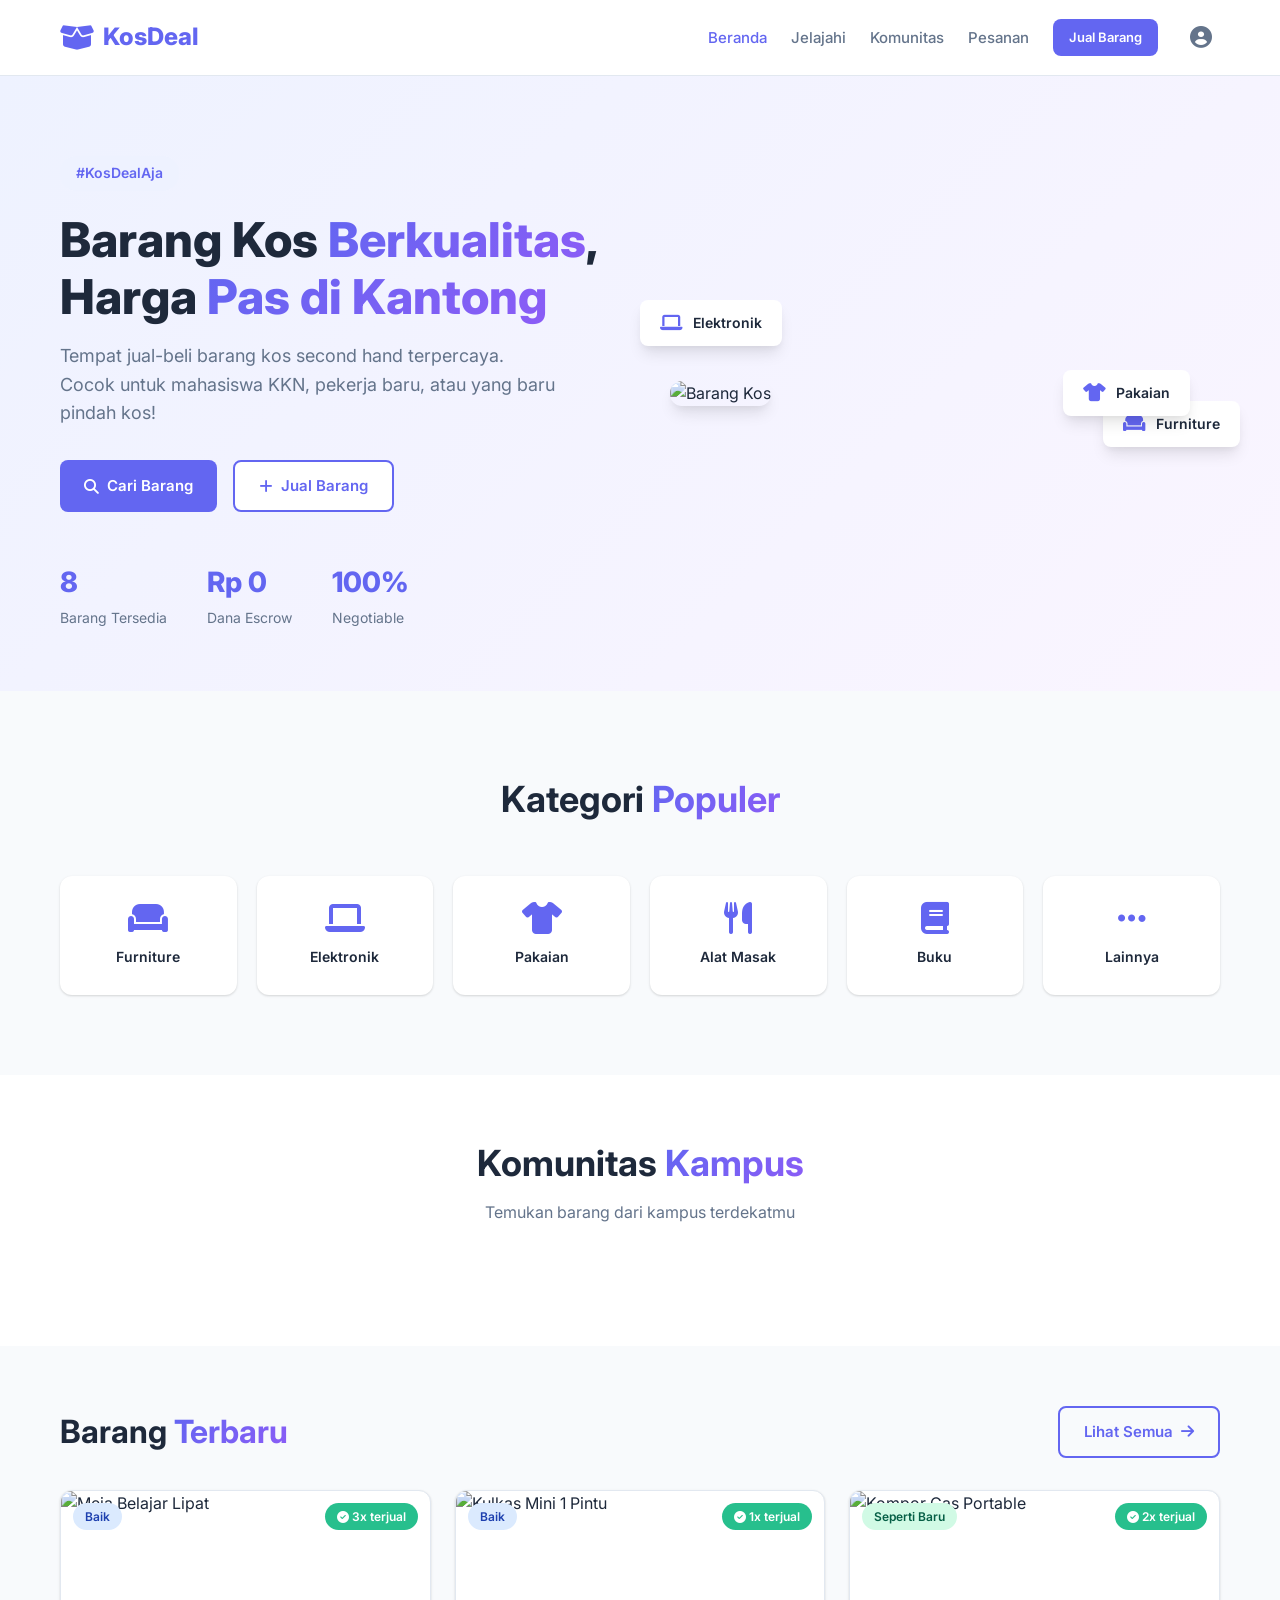
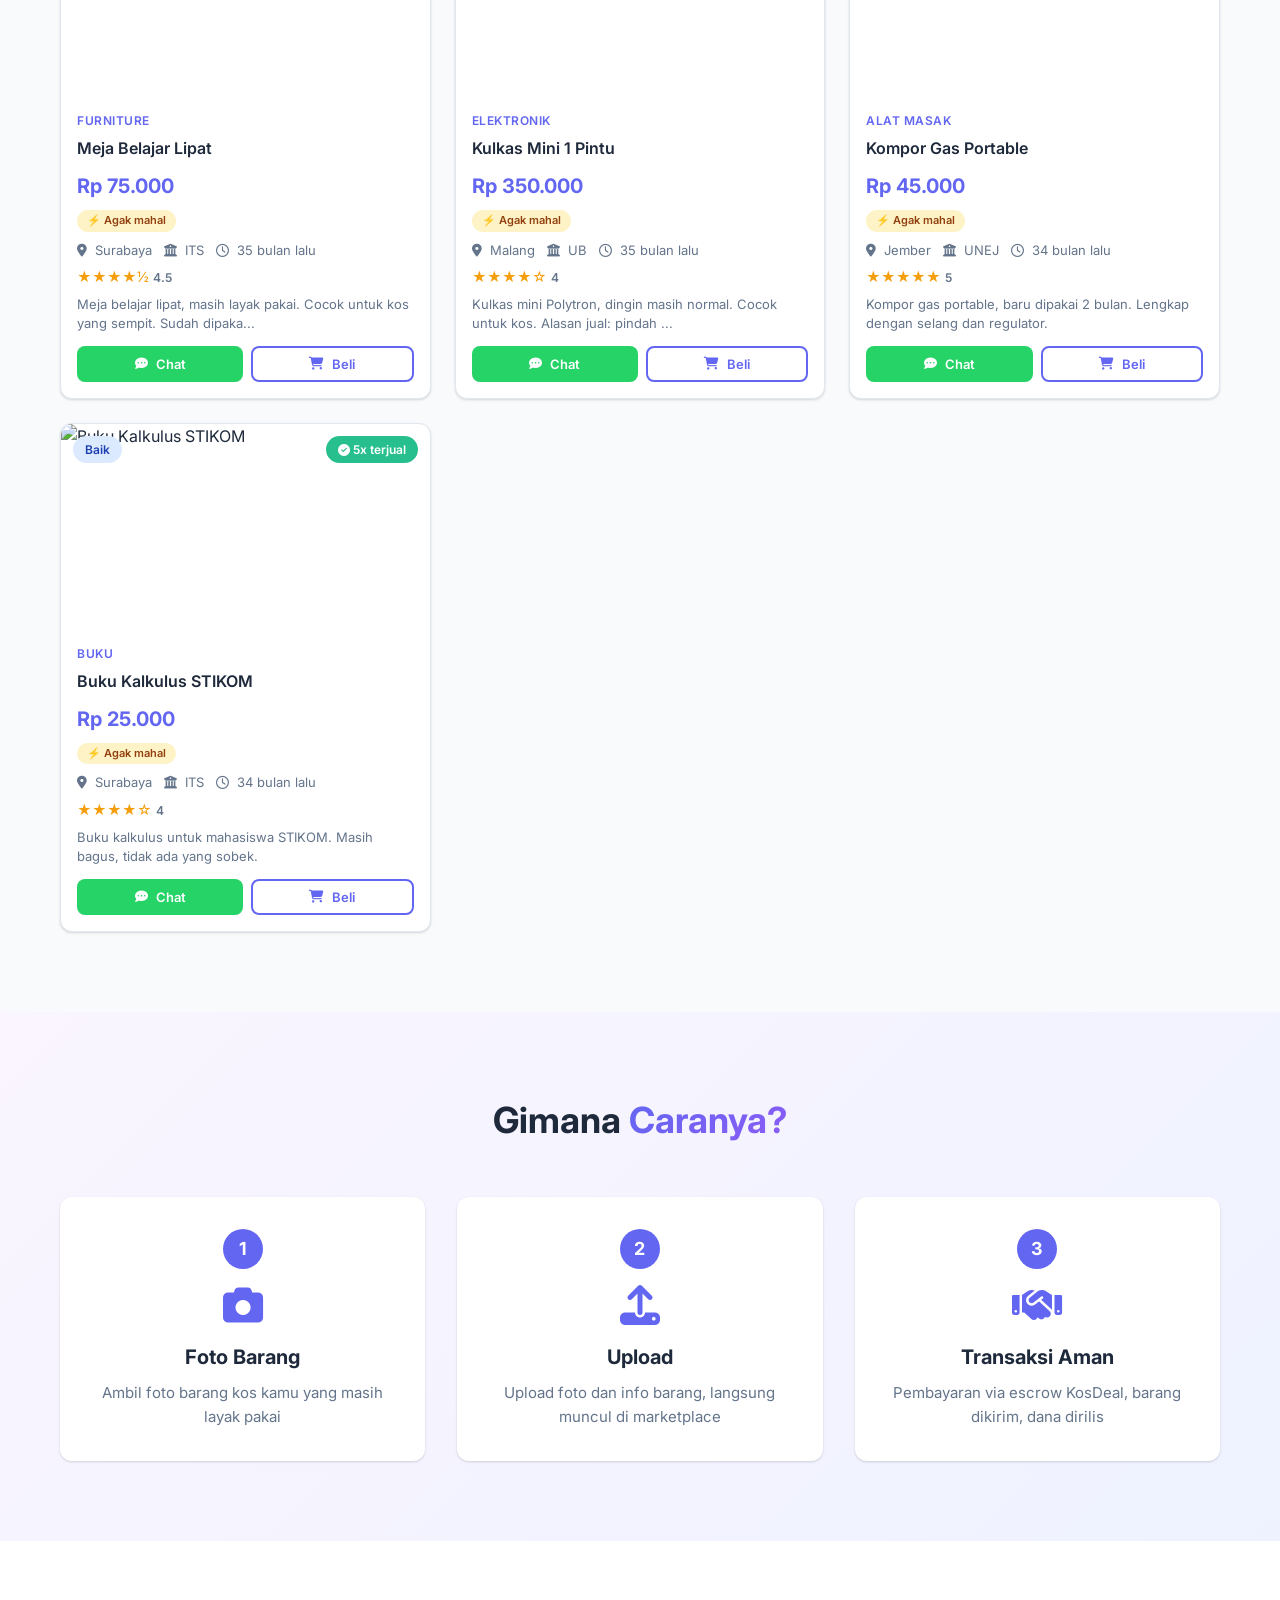
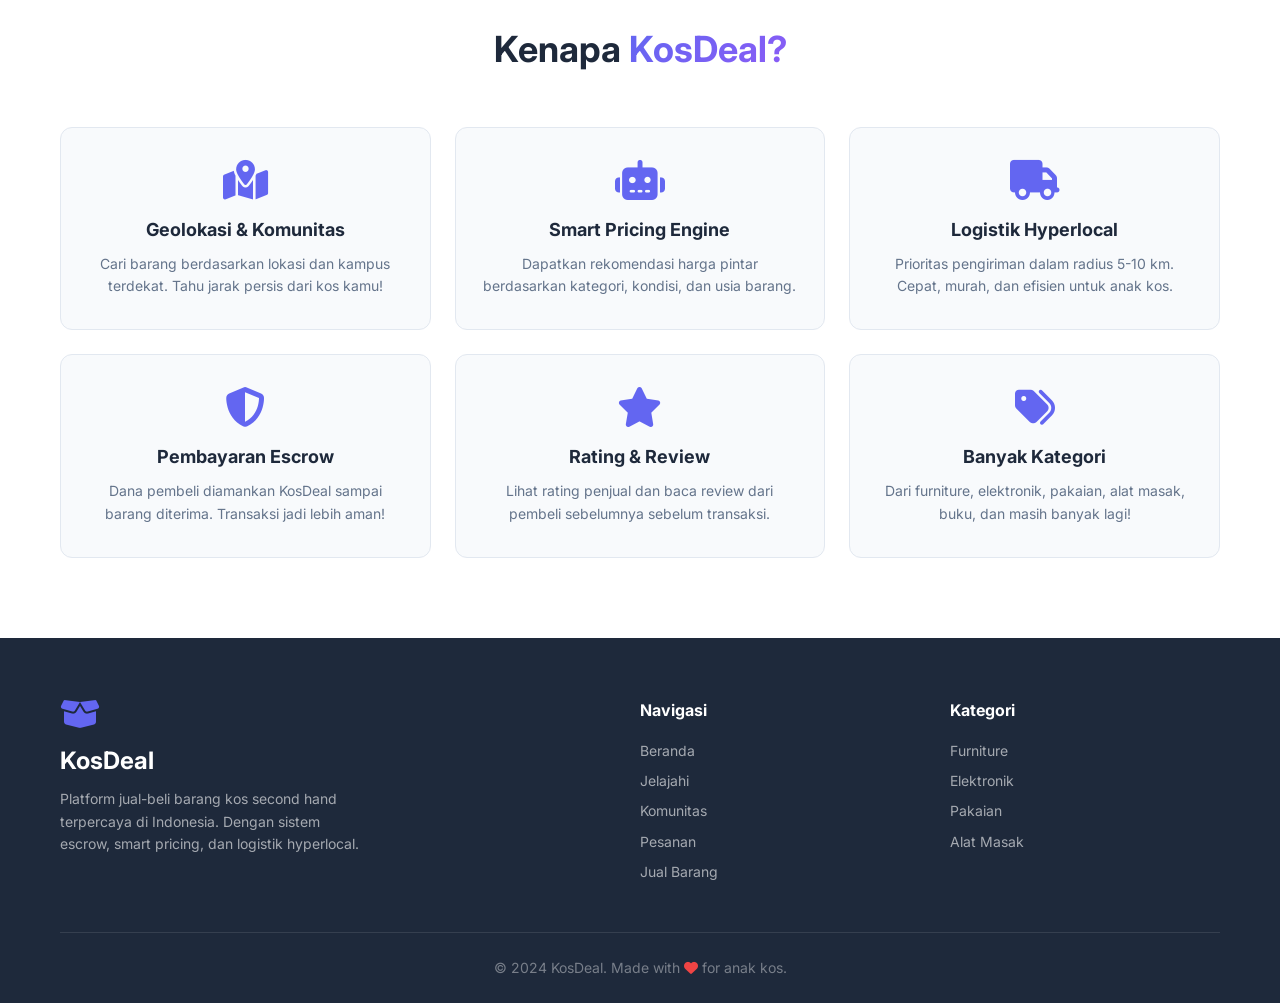
==== commit c9e8765c: "Add internal chat, komunitas daerah, and user profile with student verification" ====
--- a/index.html
+++ b/index.html
@@ -19,8 +19,10 @@
             <div class="nav-links">
                 <a href="index.html" class="active">Beranda</a>
                 <a href="products.html">Jelajahi</a>
+                <a href="komunitas.html">Komunitas</a>
                 <a href="orders.html">Pesanan</a>
                 <a href="add-product.html" class="btn btn-primary btn-sm">Jual Barang</a>
+                <a href="profile.html" class="nav-profile-icon"><i class="fas fa-user-circle"></i></a>
             </div>
             <button class="hamburger" id="hamburger">
                 <i class="fas fa-bars"></i>
@@ -191,6 +193,22 @@
         </div>
     </section>
 
+    <div class="modal" id="chatModal">
+        <div class="modal-content chat-modal-content">
+            <span class="close-modal close-chat-modal">&times;</span>
+            <h2><i class="fas fa-comment-dots"></i> <span id="chatProductName"></span></h2>
+            <p class="modal-subtitle" id="chatSellerInfo"></p>
+            <div class="chat-box" id="chatMessages">
+            </div>
+            <form id="chatForm" class="chat-input-area">
+                <input type="hidden" id="chatProductId">
+                <input type="hidden" id="chatSellerContact">
+                <input type="text" id="chatInput" placeholder="Ketik pesan..." required autocomplete="off">
+                <button type="submit" class="btn btn-primary btn-sm"><i class="fas fa-paper-plane"></i></button>
+            </form>
+        </div>
+    </div>
+
     <footer>
         <div class="container">
             <div class="footer-content">
@@ -203,6 +221,7 @@
                     <h4>Navigasi</h4>
                     <a href="index.html">Beranda</a>
                     <a href="products.html">Jelajahi</a>
+                    <a href="komunitas.html">Komunitas</a>
                     <a href="orders.html">Pesanan</a>
                     <a href="add-product.html">Jual Barang</a>
                 </div>
--- a/css/style.css
+++ b/css/style.css
@@ -1077,6 +1077,476 @@
     color: var(--gray);
 }
 
+/* Chat Modal */
+.chat-modal-content {
+    max-width: 450px;
+    padding: 24px;
+}
+
+.chat-box {
+    height: 300px;
+    overflow-y: auto;
+    padding: 12px;
+    background: var(--light);
+    border-radius: var(--radius-sm);
+    margin-bottom: 12px;
+    display: flex;
+    flex-direction: column;
+    gap: 8px;
+}
+
+.chat-empty {
+    text-align: center;
+    color: var(--gray);
+    font-size: 14px;
+    padding: 40px 0;
+}
+
+.chat-msg {
+    display: flex;
+}
+
+.chat-msg-own {
+    justify-content: flex-end;
+}
+
+.chat-msg-other {
+    justify-content: flex-start;
+}
+
+.chat-msg-bubble {
+    max-width: 80%;
+    padding: 8px 14px;
+    border-radius: 16px;
+    font-size: 14px;
+    line-height: 1.4;
+}
+
+.chat-msg-own .chat-msg-bubble {
+    background: var(--primary);
+    color: white;
+    border-bottom-right-radius: 4px;
+}
+
+.chat-msg-other .chat-msg-bubble {
+    background: white;
+    color: var(--dark);
+    border: 1px solid var(--border);
+    border-bottom-left-radius: 4px;
+}
+
+.chat-msg-text {
+    margin-bottom: 2px;
+}
+
+.chat-msg-time {
+    font-size: 11px;
+    opacity: 0.7;
+    display: block;
+    text-align: right;
+}
+
+.chat-input-area {
+    display: flex;
+    gap: 8px;
+}
+
+.chat-input-area input {
+    flex: 1;
+    padding: 10px 16px;
+    border: 1px solid var(--border);
+    border-radius: 24px;
+    font-size: 14px;
+    font-family: inherit;
+    outline: none;
+}
+
+.chat-input-area input:focus {
+    border-color: var(--primary);
+}
+
+.chat-input-area button {
+    border-radius: 50%;
+    width: 42px;
+    height: 42px;
+    padding: 0;
+    display: flex;
+    align-items: center;
+    justify-content: center;
+}
+
+/* Komunitas Grid */
+.komunitas-grid-section {
+    padding: 40px 0 80px;
+}
+
+.komunitas-grid {
+    display: grid;
+    grid-template-columns: repeat(auto-fill, minmax(280px, 1fr));
+    gap: 24px;
+}
+
+.komunitas-card {
+    background: var(--white);
+    border-radius: var(--radius);
+    padding: 32px 24px;
+    text-align: center;
+    box-shadow: var(--shadow);
+    border: 1px solid var(--border);
+    transition: all 0.3s;
+}
+
+.komunitas-card:hover {
+    transform: translateY(-4px);
+    box-shadow: var(--shadow-lg);
+    border-color: var(--primary);
+}
+
+.komunitas-card-icon {
+    width: 64px;
+    height: 64px;
+    background: var(--primary-light);
+    border-radius: 50%;
+    display: flex;
+    align-items: center;
+    justify-content: center;
+    margin: 0 auto 16px;
+}
+
+.komunitas-card-icon i {
+    font-size: 28px;
+    color: var(--primary);
+}
+
+.komunitas-card h3 {
+    font-size: 20px;
+    margin-bottom: 8px;
+}
+
+.komunitas-card p {
+    font-size: 14px;
+    color: var(--gray);
+    margin-bottom: 16px;
+    line-height: 1.5;
+}
+
+.komunitas-member-count {
+    display: block;
+    font-size: 13px;
+    color: var(--gray);
+    margin-bottom: 16px;
+}
+
+.komunitas-member-count i {
+    color: var(--primary);
+}
+
+.komunitas-card .btn {
+    width: 100%;
+    justify-content: center;
+}
+
+/* Profile */
+.profile-section {
+    padding: 40px 0 80px;
+}
+
+.profile-layout {
+    display: grid;
+    grid-template-columns: 300px 1fr;
+    gap: 32px;
+    align-items: start;
+}
+
+.profile-sidebar {
+    background: var(--white);
+    border-radius: var(--radius);
+    padding: 32px 24px;
+    text-align: center;
+    box-shadow: var(--shadow);
+    border: 1px solid var(--border);
+    position: sticky;
+    top: 90px;
+}
+
+.profile-avatar i {
+    font-size: 80px;
+    color: var(--primary);
+    margin-bottom: 12px;
+}
+
+.profile-sidebar h2 {
+    font-size: 22px;
+    margin-bottom: 8px;
+}
+
+.profile-sidebar hr {
+    border: none;
+    border-top: 1px solid var(--border);
+    margin: 16px 0;
+}
+
+.profile-stats {
+    display: flex;
+    justify-content: center;
+    gap: 32px;
+}
+
+.profile-stats div {
+    text-align: center;
+}
+
+.profile-stats strong {
+    display: block;
+    font-size: 24px;
+    color: var(--primary);
+}
+
+.profile-stats span {
+    font-size: 13px;
+    color: var(--gray);
+}
+
+.profile-main {
+    background: var(--white);
+    border-radius: var(--radius);
+    padding: 32px;
+    box-shadow: var(--shadow);
+    border: 1px solid var(--border);
+}
+
+.profile-main h3 {
+    font-size: 18px;
+    margin-bottom: 12px;
+}
+
+.profile-main h3 i {
+    color: var(--primary);
+}
+
+.form-help {
+    font-size: 13px;
+    color: var(--gray);
+    margin-bottom: 16px;
+}
+
+.role-selector {
+    display: grid;
+    grid-template-columns: repeat(3, 1fr);
+    gap: 12px;
+}
+
+.role-option {
+    display: flex;
+    flex-direction: column;
+    align-items: center;
+    gap: 8px;
+    padding: 20px 12px;
+    border: 2px solid var(--border);
+    border-radius: var(--radius-sm);
+    cursor: pointer;
+    transition: all 0.2s;
+    text-align: center;
+}
+
+.role-option:hover {
+    border-color: var(--primary);
+    background: var(--primary-light);
+}
+
+.role-option input[type="radio"] {
+    display: none;
+}
+
+.role-option input[type="radio"]:checked + i + span,
+.role-option input[type="radio"]:checked ~ span {
+    color: var(--primary);
+    font-weight: 600;
+}
+
+.role-option input[type="radio"]:checked ~ i,
+.role-option input[type="radio"]:checked + i {
+    color: var(--primary);
+}
+
+.role-option input[type="radio"]:checked + i {
+    color: var(--primary);
+}
+
+.role-option:has(input:checked) {
+    border-color: var(--primary);
+    background: var(--primary-light);
+}
+
+.role-option i {
+    font-size: 28px;
+    color: var(--gray);
+}
+
+.role-option span {
+    font-size: 14px;
+    font-weight: 500;
+    color: var(--dark);
+}
+
+.role-badge {
+    display: inline-flex;
+    align-items: center;
+    gap: 4px;
+    padding: 4px 12px;
+    border-radius: 20px;
+    font-size: 12px;
+    font-weight: 600;
+}
+
+.role-mahasiswa {
+    background: #dbeafe;
+    color: #1e40af;
+}
+
+.role-pekerja {
+    background: #d1fae5;
+    color: #065f46;
+}
+
+.role-pemilik-kos {
+    background: #fef3c7;
+    color: #92400e;
+}
+
+.verified-badge {
+    display: inline-flex;
+    align-items: center;
+    gap: 4px;
+    padding: 4px 12px;
+    border-radius: 20px;
+    font-size: 12px;
+    font-weight: 600;
+    background: #d1fae5;
+    color: #065f46;
+}
+
+.verified-badge i {
+    color: #10b981;
+}
+
+.verif-pending {
+    display: inline-flex;
+    align-items: center;
+    gap: 4px;
+    padding: 4px 12px;
+    border-radius: 20px;
+    font-size: 12px;
+    font-weight: 600;
+    background: #fef3c7;
+    color: #92400e;
+}
+
+.verif-rejected {
+    display: inline-flex;
+    align-items: center;
+    gap: 4px;
+    padding: 4px 12px;
+    border-radius: 20px;
+    font-size: 12px;
+    font-weight: 600;
+    background: #fee2e2;
+    color: #991b1b;
+}
+
+.verif-info {
+    margin-top: 12px;
+    font-size: 14px;
+}
+
+.verif-pending-text {
+    color: #92400e;
+}
+
+.verif-rejected-text {
+    color: #991b1b;
+}
+
+.nav-profile-icon {
+    font-size: 22px !important;
+    padding: 4px 8px !important;
+}
+
+.verif-methods {
+    display: flex;
+    gap: 12px;
+    margin-bottom: 16px;
+}
+
+.verif-method-btn {
+    flex: 1;
+    justify-content: center;
+}
+
+.verif-method-btn.active {
+    background: var(--primary);
+    color: var(--white);
+    border-color: var(--primary);
+}
+
+.scan-area {
+    position: relative;
+    border-radius: var(--radius-sm);
+    overflow: hidden;
+    background: #000;
+    text-align: center;
+}
+
+.scan-area video {
+    width: 100%;
+    max-height: 350px;
+    object-fit: cover;
+    display: block;
+}
+
+.scan-overlay {
+    position: absolute;
+    top: 0;
+    left: 0;
+    right: 0;
+    bottom: 0;
+    display: flex;
+    flex-direction: column;
+    align-items: center;
+    justify-content: center;
+    pointer-events: none;
+}
+
+.scan-frame {
+    width: 200px;
+    height: 140px;
+    border: 3px dashed rgba(99, 102, 241, 0.8);
+    border-radius: 12px;
+    margin-bottom: 16px;
+    animation: scan-pulse 2s ease-in-out infinite;
+}
+
+@keyframes scan-pulse {
+    0%, 100% { border-color: rgba(99, 102, 241, 0.8); }
+    50% { border-color: rgba(99, 102, 241, 0.3); }
+}
+
+.scan-overlay p {
+    color: white;
+    font-size: 14px;
+    font-weight: 500;
+    text-shadow: 0 1px 4px rgba(0,0,0,0.5);
+}
+
+.scan-area .btn {
+    position: absolute;
+    bottom: 16px;
+    left: 50%;
+    transform: translateX(-50%);
+    pointer-events: auto;
+    z-index: 10;
+}
+
 /* Review Section */
 .review-section {
     padding: 60px 0 80px;
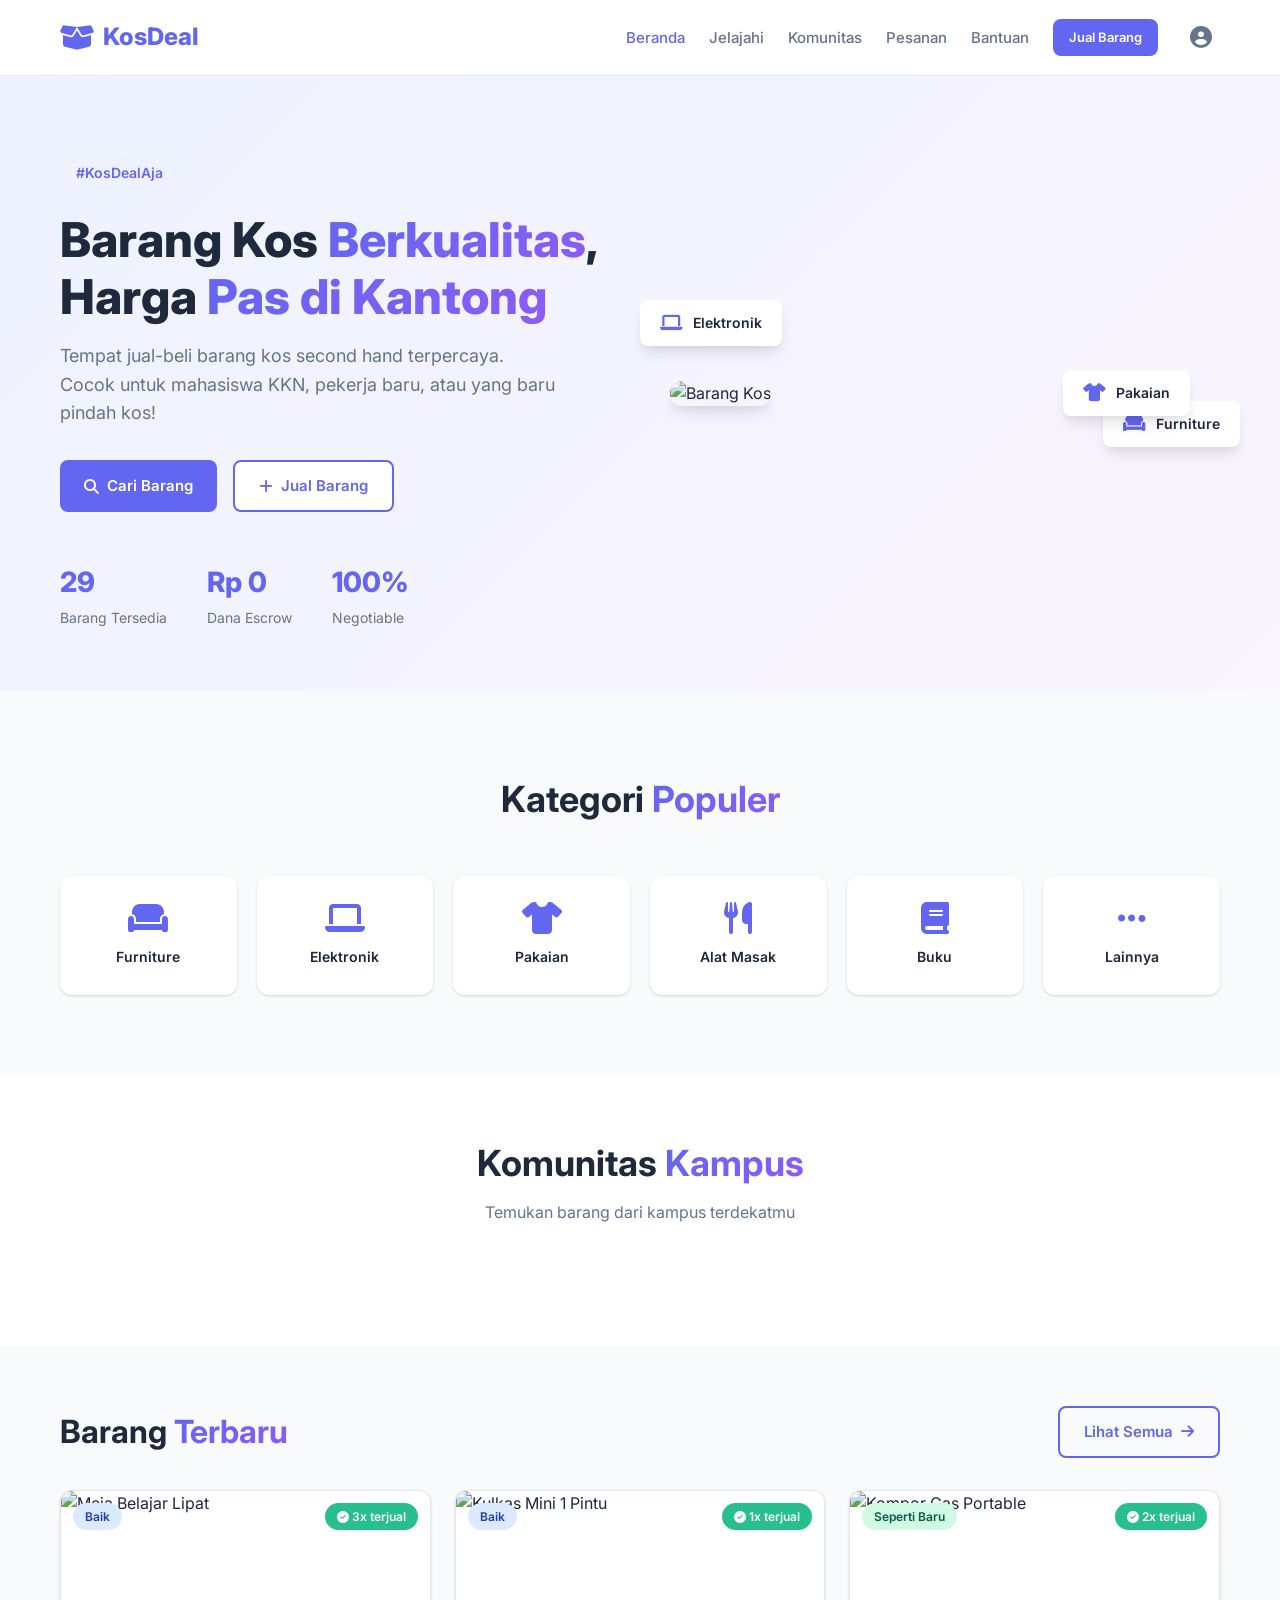
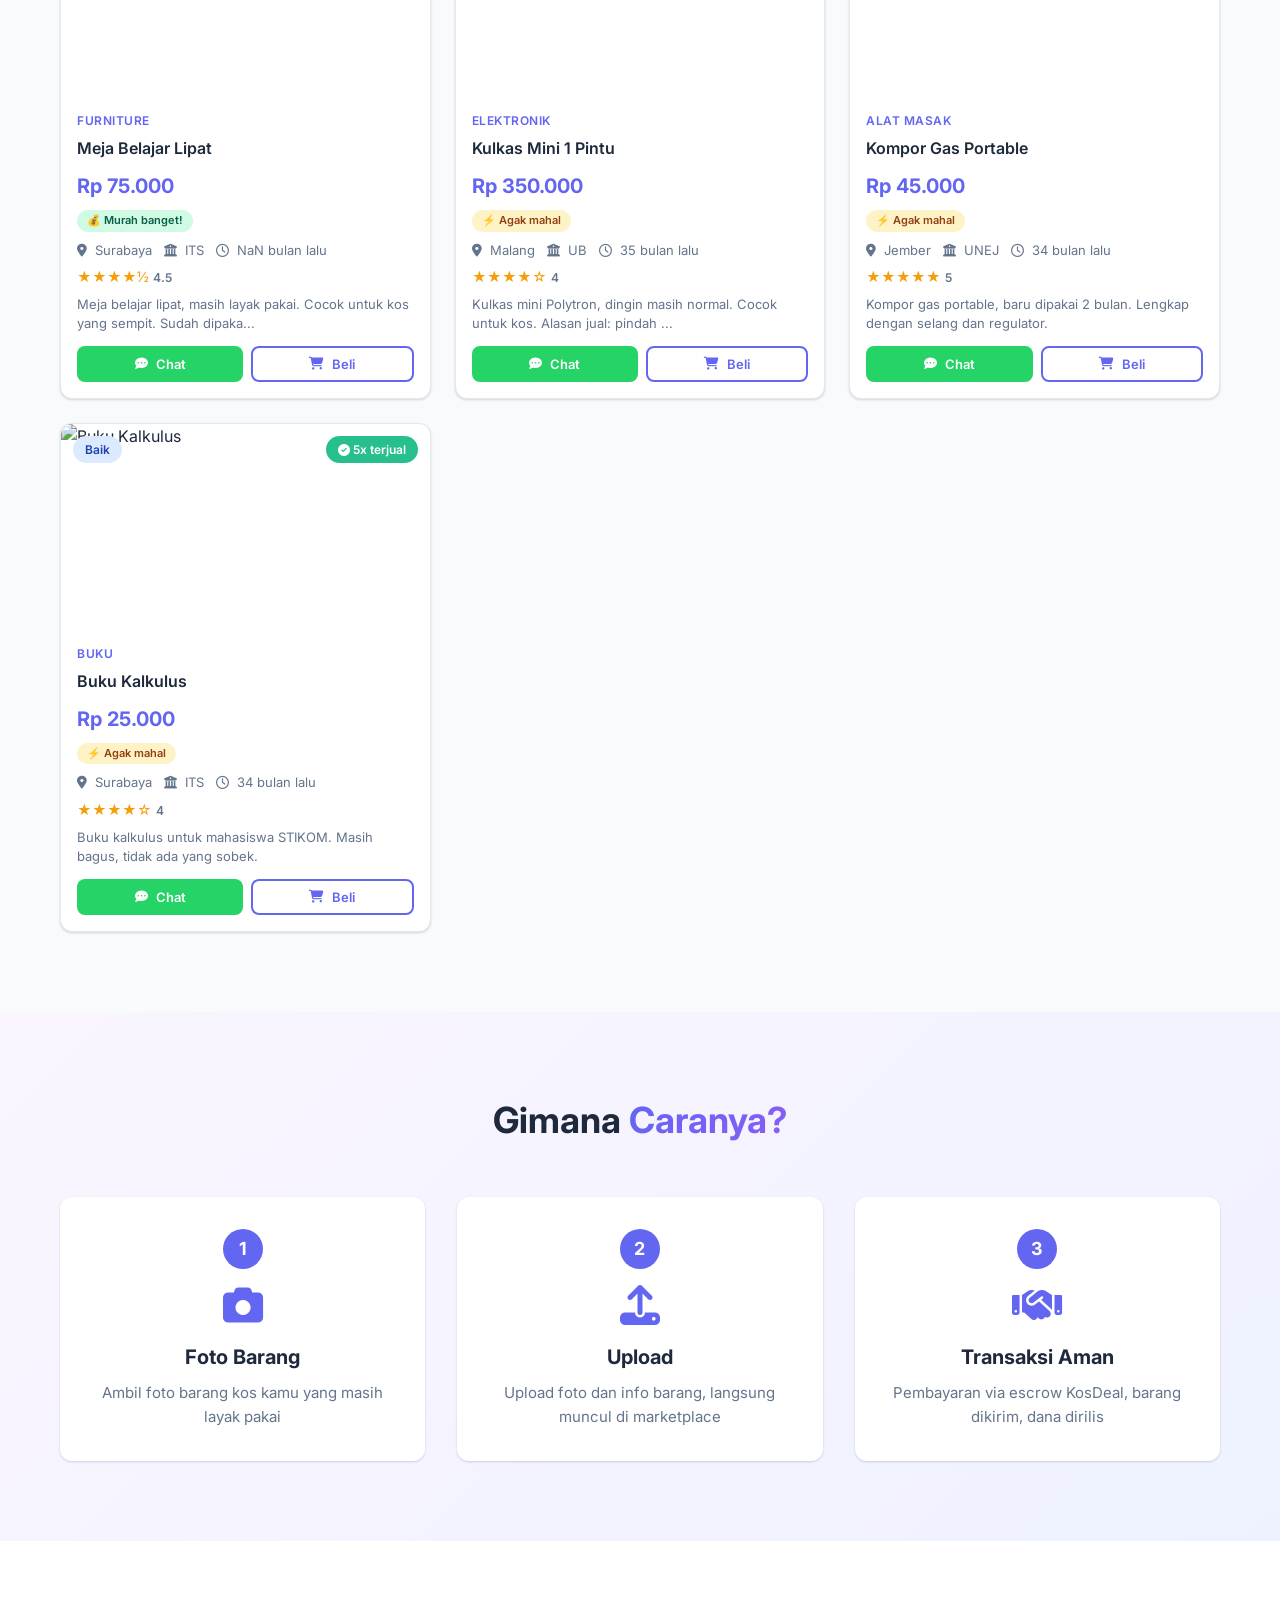
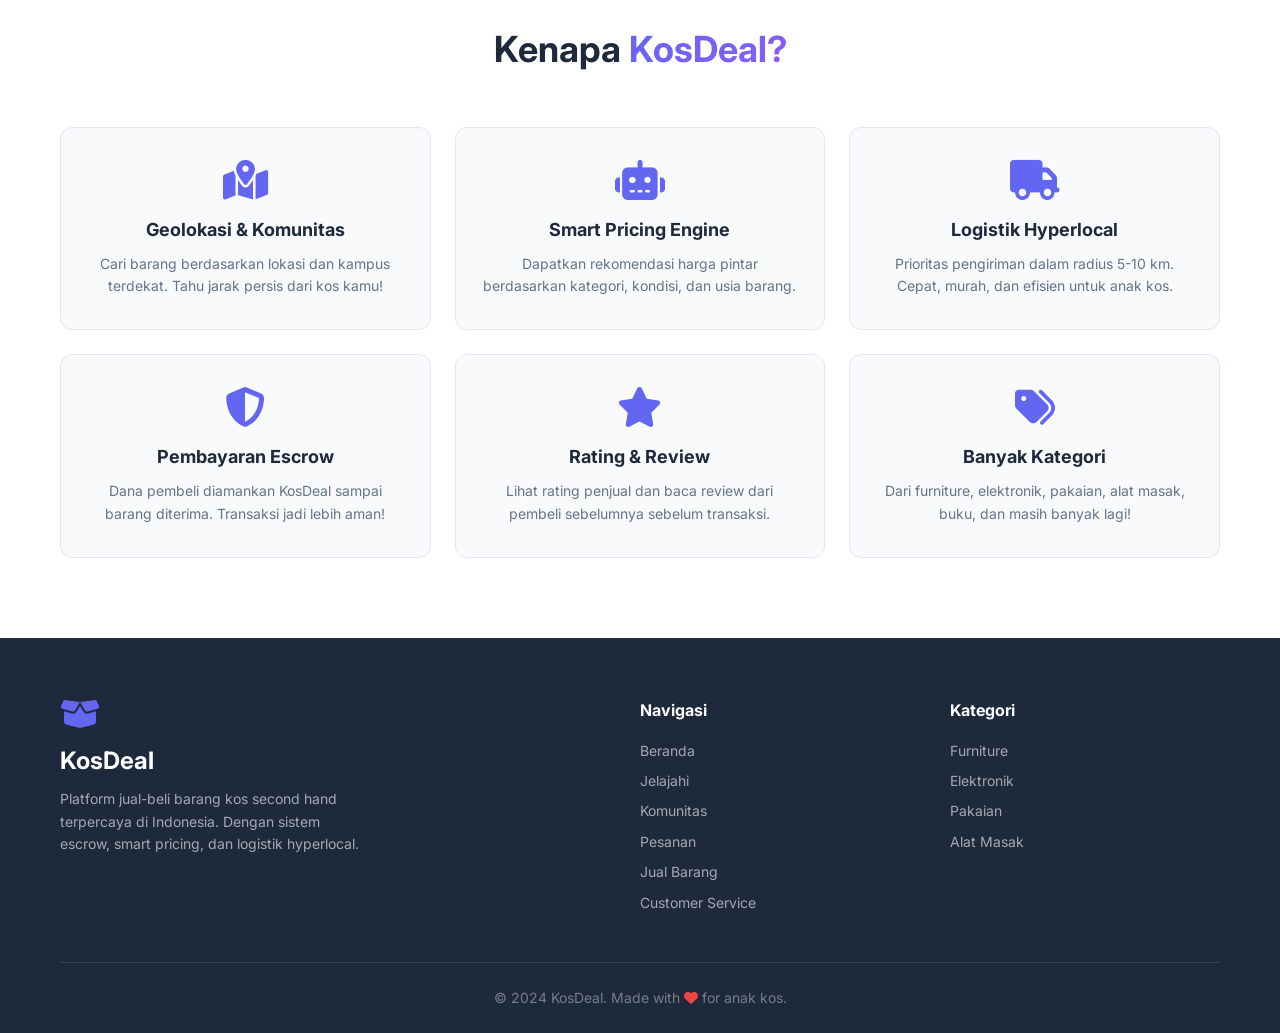
==== commit e6547d67: "Add customer service page with live chat and WhatsApp support" ====
--- a/index.html
+++ b/index.html
@@ -21,6 +21,7 @@
                 <a href="products.html">Jelajahi</a>
                 <a href="komunitas.html">Komunitas</a>
                 <a href="orders.html">Pesanan</a>
+                <a href="customer-service.html">Bantuan</a>
                 <a href="add-product.html" class="btn btn-primary btn-sm">Jual Barang</a>
                 <a href="profile.html" class="nav-profile-icon"><i class="fas fa-user-circle"></i></a>
             </div>
@@ -224,6 +225,7 @@
                     <a href="komunitas.html">Komunitas</a>
                     <a href="orders.html">Pesanan</a>
                     <a href="add-product.html">Jual Barang</a>
+                    <a href="customer-service.html">Customer Service</a>
                 </div>
                 <div class="footer-links">
                     <h4>Kategori</h4>
--- a/css/style.css
+++ b/css/style.css
@@ -1620,6 +1620,157 @@
     color: var(--danger);
 }
 
+/* Customer Service */
+.cs-section {
+    padding: 40px 0 60px;
+}
+
+.cs-grid {
+    display: grid;
+    grid-template-columns: 1fr 1fr;
+    gap: 32px;
+    max-width: 800px;
+    margin: 0 auto;
+}
+
+.cs-card {
+    background: var(--white);
+    border-radius: var(--radius);
+    padding: 40px 32px;
+    text-align: center;
+    box-shadow: var(--shadow);
+    border: 1px solid var(--border);
+    transition: all 0.3s;
+}
+
+.cs-card:hover {
+    transform: translateY(-4px);
+    box-shadow: var(--shadow-lg);
+}
+
+.cs-card-icon {
+    width: 80px;
+    height: 80px;
+    background: var(--primary-light);
+    border-radius: 50%;
+    display: flex;
+    align-items: center;
+    justify-content: center;
+    margin: 0 auto 20px;
+}
+
+.cs-card-icon i {
+    font-size: 36px;
+    color: var(--primary);
+}
+
+.cs-card-icon.whatsapp-icon {
+    background: #e8f5e9;
+}
+
+.cs-card-icon.whatsapp-icon i {
+    color: var(--whatsapp);
+}
+
+.cs-card h3 {
+    font-size: 22px;
+    margin-bottom: 12px;
+}
+
+.cs-card p {
+    color: var(--gray);
+    font-size: 14px;
+    margin-bottom: 20px;
+    line-height: 1.6;
+}
+
+.cs-features {
+    list-style: none;
+    text-align: left;
+    margin-bottom: 24px;
+    padding: 0;
+}
+
+.cs-features li {
+    padding: 6px 0;
+    font-size: 14px;
+    color: var(--dark);
+    display: flex;
+    align-items: center;
+    gap: 8px;
+}
+
+.cs-features li i {
+    color: var(--success);
+    font-size: 16px;
+}
+
+/* FAQ */
+.cs-faq {
+    padding: 0 0 80px;
+}
+
+.cs-faq h2 {
+    text-align: center;
+    font-size: 32px;
+    margin-bottom: 40px;
+}
+
+.faq-list {
+    max-width: 700px;
+    margin: 0 auto;
+    display: flex;
+    flex-direction: column;
+    gap: 12px;
+}
+
+.faq-item {
+    background: var(--white);
+    border-radius: var(--radius-sm);
+    border: 1px solid var(--border);
+    overflow: hidden;
+}
+
+.faq-question {
+    width: 100%;
+    display: flex;
+    justify-content: space-between;
+    align-items: center;
+    padding: 18px 24px;
+    background: none;
+    border: none;
+    cursor: pointer;
+    font-size: 15px;
+    font-weight: 600;
+    color: var(--dark);
+    font-family: inherit;
+    text-align: left;
+    transition: background 0.2s;
+}
+
+.faq-question:hover {
+    background: var(--light);
+}
+
+.faq-question i {
+    transition: transform 0.3s;
+    color: var(--gray);
+    font-size: 14px;
+}
+
+.faq-answer {
+    max-height: 0;
+    overflow: hidden;
+    transition: all 0.3s ease;
+    padding: 0 24px;
+}
+
+.faq-answer p {
+    color: var(--gray);
+    font-size: 14px;
+    line-height: 1.6;
+}
+
 /* Responsive */
 @media (max-width: 1024px) {
     .hero .container {
